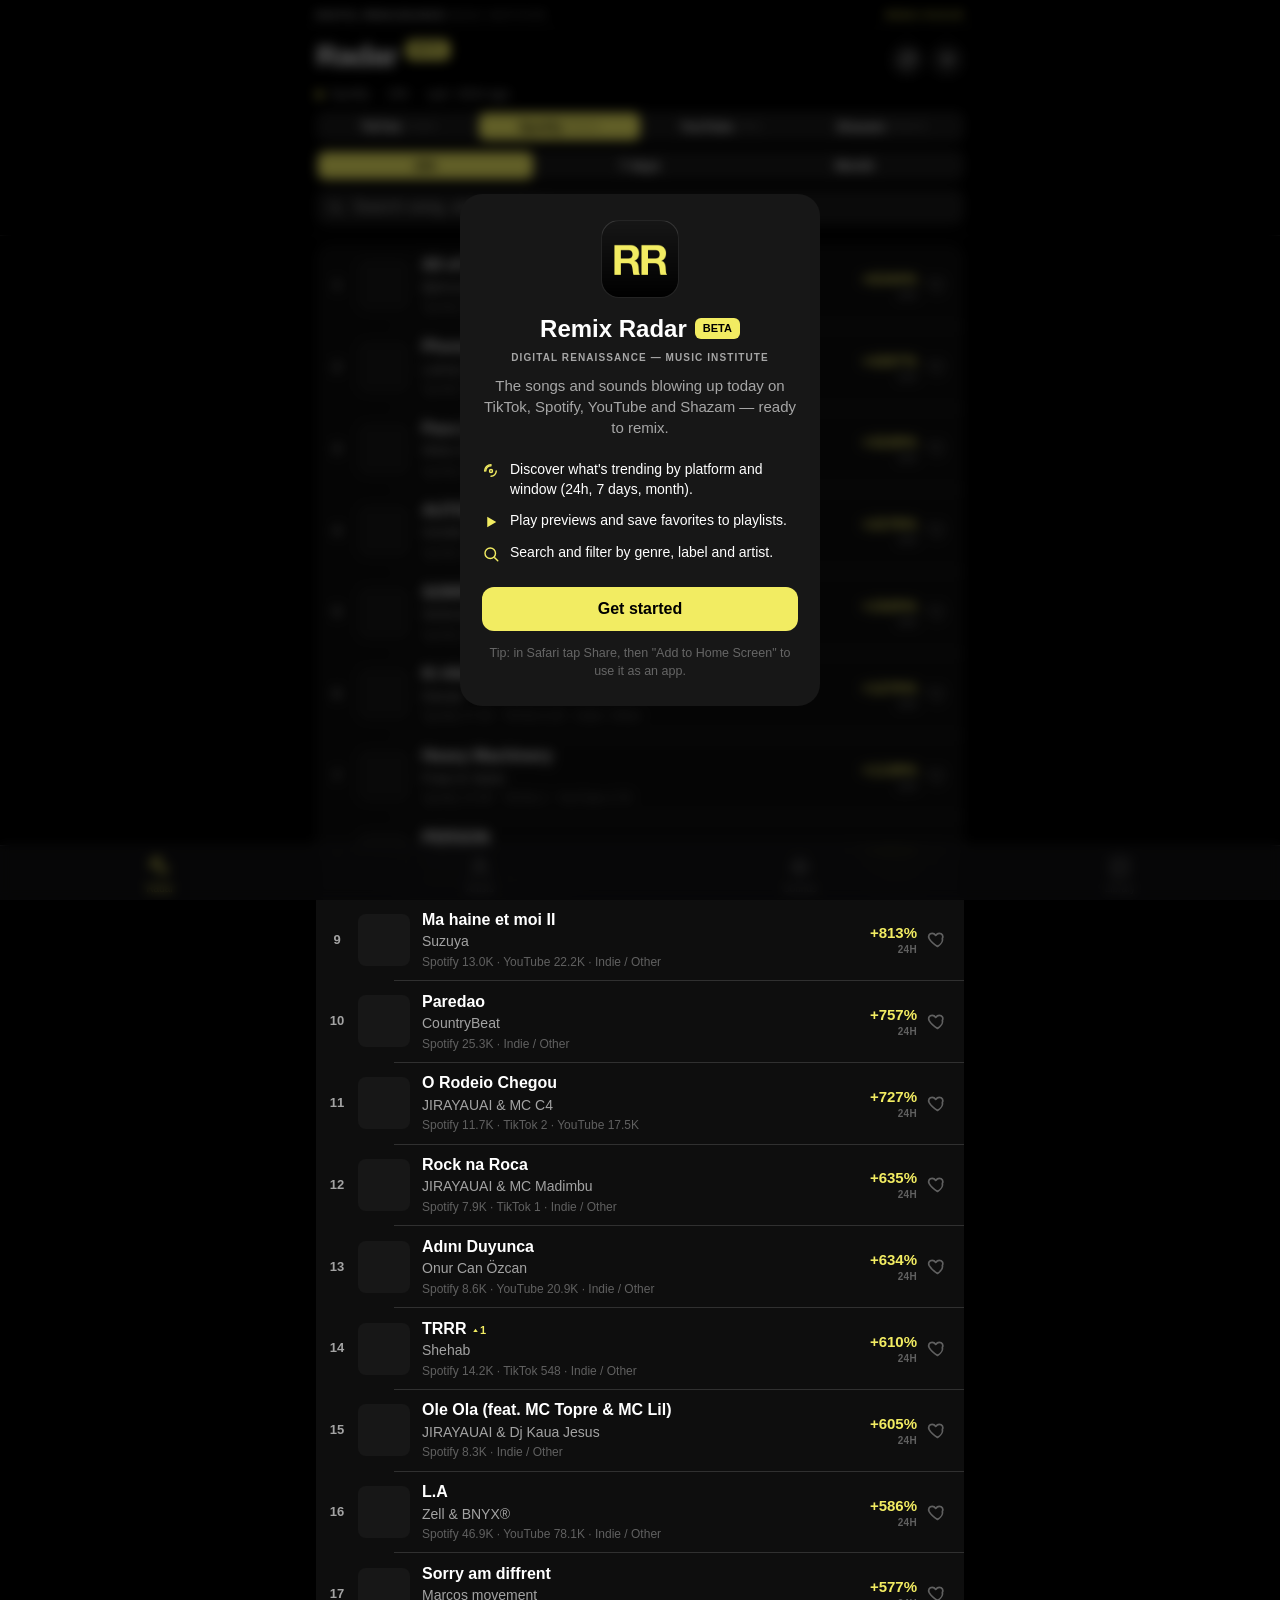
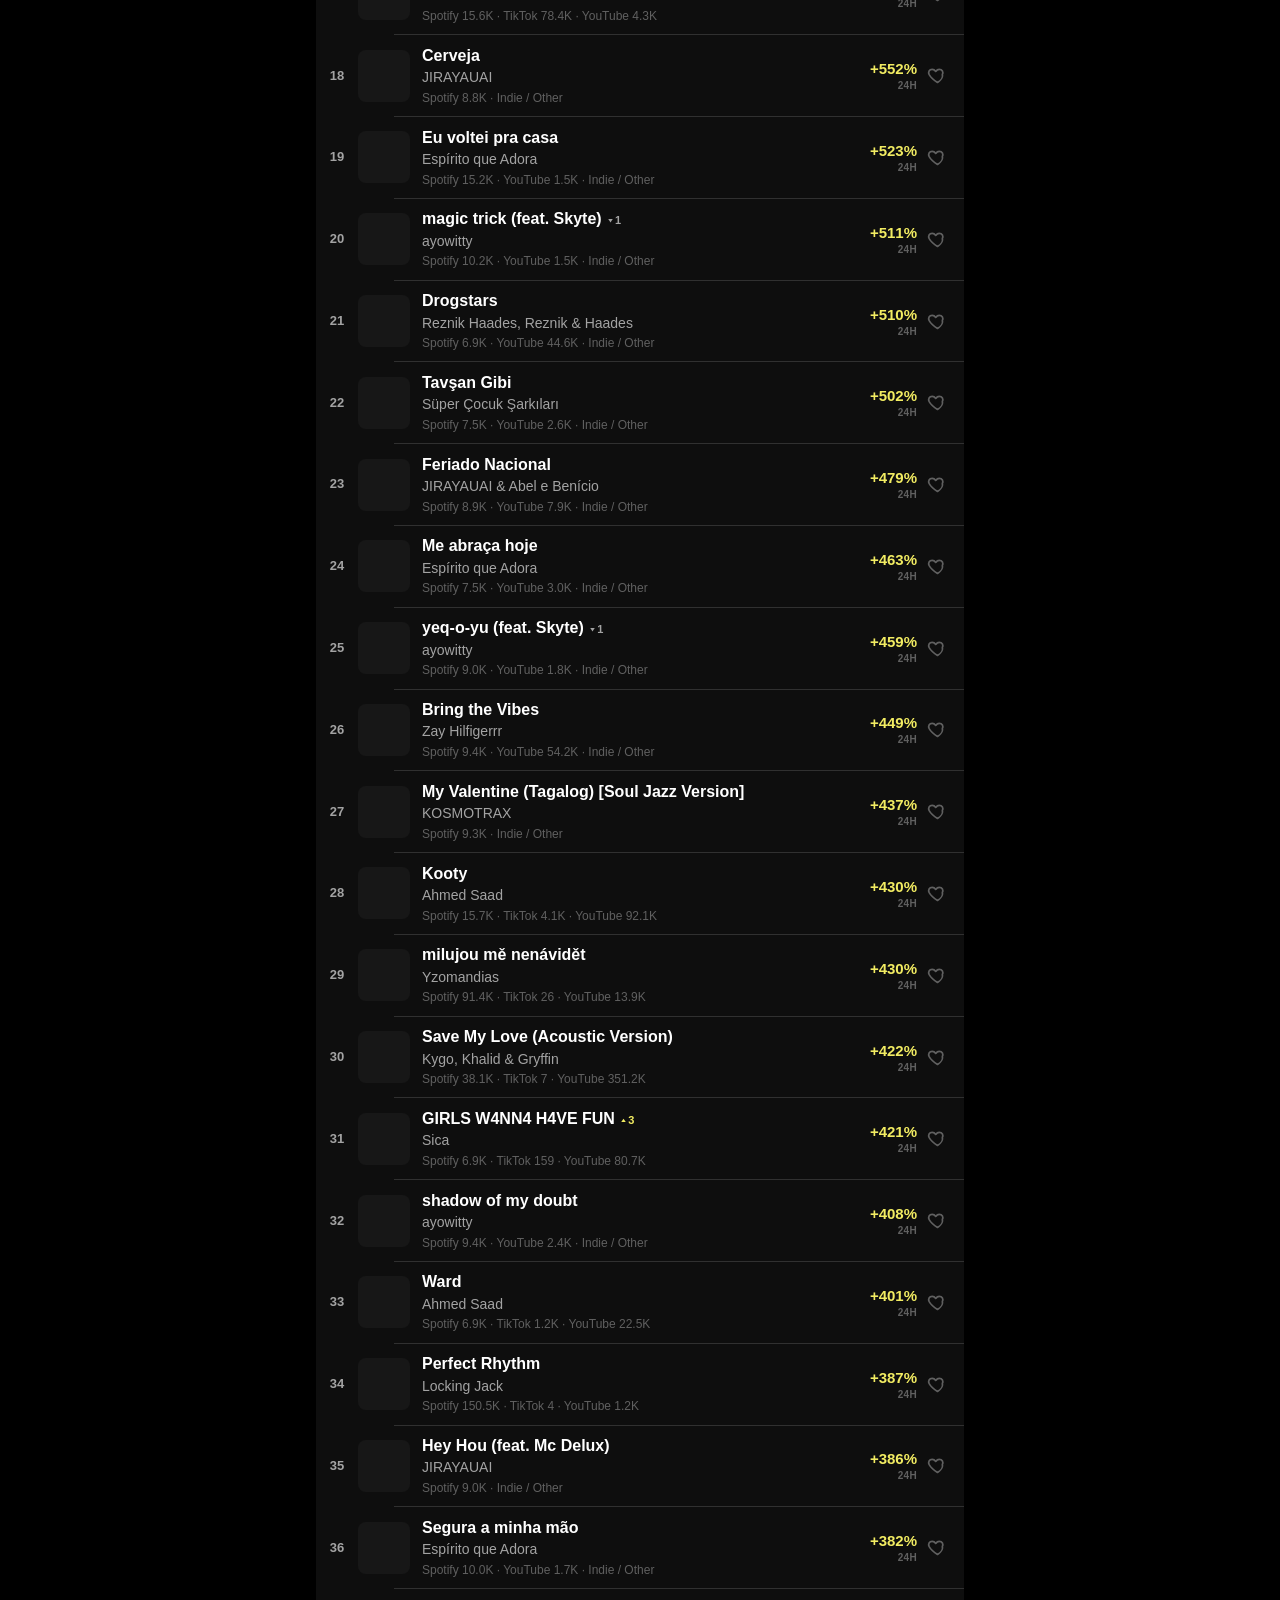
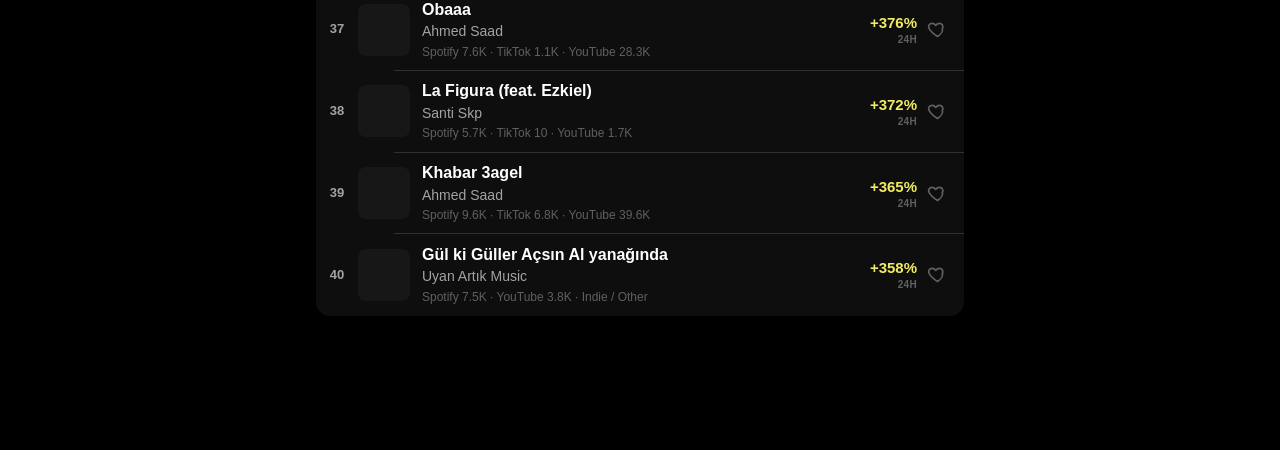
==== app.html @ 231fb0a4 "landing: add Digital Renaissance-aligned marketing landing page - New index.html: maximalist editori" ====
<!DOCTYPE html>
<html lang="en">
<head>
<meta charset="utf-8" />
<meta name="viewport" content="width=device-width, initial-scale=1, viewport-fit=cover, maximum-scale=1" />
<meta name="referrer" content="no-referrer" />
<title>Remix Radar</title>
<meta name="theme-color" content="#000000" />
<meta name="apple-mobile-web-app-capable" content="yes" />
<meta name="apple-mobile-web-app-status-bar-style" content="black-translucent" />
<meta name="apple-mobile-web-app-title" content="Remix Radar" />
<link rel="manifest" href="./manifest.webmanifest" />
<link rel="apple-touch-icon" href="./apple-touch-icon.png" />
<style>
  /* Digital Renaissance visual identity: black + DR Yellow, Proxima Nova/Avenir */
  :root{
    --bg:#000000; --elev:#0E0E0E; --elev2:#171717; --fill:rgba(255,255,255,.10);
    --label:#FFFFFF; --label2:rgba(255,255,255,.62); --label3:rgba(255,255,255,.34);
    --sep:rgba(255,255,255,.14); --accent:#F2EC62; --on-accent:#000000; --green:#22B573;
    --blue:#4DB8D3; --peach:#F39A76; --purple:#D384D2; --radius:14px;
    --safe-top:env(safe-area-inset-top); --safe-bot:env(safe-area-inset-bottom);
    --font:"Proxima Nova","Avenir Next","Avenir","Helvetica Neue",-apple-system,BlinkMacSystemFont,"Segoe UI",Roboto,sans-serif;
  }
  *{box-sizing:border-box;-webkit-tap-highlight-color:transparent;}
  html,body{margin:0;padding:0;background:var(--bg);}
  body{color:var(--label); font:16px/1.4 var(--font);
    -webkit-font-smoothing:antialiased; min-height:100vh;
    padding-bottom:calc(var(--safe-bot) + 130px);}
  a{color:var(--accent);text-decoration:none;}
  .wrap{max-width:680px;margin:0 auto;padding:0 16px;}
  svg.icon{width:22px;height:22px;display:block;fill:none;stroke:currentColor;stroke-width:1.9;stroke-linecap:round;stroke-linejoin:round;}
  svg.fill{fill:currentColor;stroke:none;}

  /* Header */
  header{position:sticky;top:0;z-index:30;background:rgba(0,0,0,.72);
    backdrop-filter:saturate(180%) blur(20px);-webkit-backdrop-filter:saturate(180%) blur(20px);
    border-bottom:.5px solid var(--sep);padding-top:var(--safe-top);}
  .hbar,.sub,.controls{max-width:680px;margin-left:auto;margin-right:auto;}
  .hbar{display:flex;align-items:flex-end;justify-content:space-between;padding:6px 16px 8px;gap:10px;}
  .htitle{font-size:30px;font-weight:800;letter-spacing:-.02em;display:flex;align-items:center;gap:8px;}
  .betatag{font-size:10px;font-weight:800;letter-spacing:.08em;color:var(--on-accent);background:var(--accent);
    padding:3px 7px;border-radius:6px;transform:translateY(-6px);}
  .welcome{position:fixed;inset:0;z-index:80;background:rgba(0,0,0,.6);backdrop-filter:blur(6px);
    display:none;align-items:center;justify-content:center;padding:24px;}
  .welcome.open{display:flex;}
  .welcard{background:var(--elev2);border-radius:22px;max-width:360px;width:100%;padding:26px 22px;text-align:center;}
  .welcard .ico{width:78px;height:78px;border-radius:18px;margin:0 auto 14px;background:#000 center/cover no-repeat;border:.5px solid var(--sep);}
  .welcard h2{font-size:24px;font-weight:800;margin:0;display:flex;align-items:center;justify-content:center;gap:8px;}
  .welcard .tag{font-size:11px;font-weight:800;color:var(--on-accent);background:var(--accent);padding:3px 8px;border-radius:6px;}
  .welcard p{color:var(--label2);font-size:15px;margin:10px 0 16px;}
  .welcard ul{list-style:none;padding:0;margin:0 0 18px;text-align:left;}
  .welcard li{display:flex;gap:10px;align-items:flex-start;padding:6px 0;font-size:14px;color:var(--label);}
  .welcard li svg{width:18px;height:18px;color:var(--accent);flex:none;margin-top:2px;}
  .welcard .hint{font-size:12.5px;color:var(--label3);margin:14px 0 0;}
  .hbtns{display:flex;gap:6px;}
  .roundbtn{width:34px;height:34px;border-radius:50%;border:none;background:var(--fill);color:var(--label);
    display:flex;align-items:center;justify-content:center;cursor:pointer;}
  .roundbtn.on{background:var(--accent);color:var(--on-accent);}
  .roundbtn svg{width:19px;height:19px;}
  .sub{display:flex;gap:7px;align-items:center;padding:0 16px 8px;color:var(--label2);font-size:13px;flex-wrap:wrap;}
  .sub .dot{width:7px;height:7px;border-radius:50%;background:var(--accent);display:inline-block;}
  .brandbar{display:flex;justify-content:space-between;align-items:center;gap:10px;
    max-width:680px;margin:0 auto;padding:8px 16px 7px;border-bottom:1px solid var(--sep);
    font-size:9.5px;font-weight:700;letter-spacing:.11em;text-transform:uppercase;color:var(--label);}
  .brandbar .inst{font-weight:400;color:var(--label2);}
  .brandbar .r{color:var(--accent);}
  .sub .pipe{color:var(--label3);}
  .controls{padding:0 16px 10px;display:flex;flex-direction:column;gap:8px;}

  /* Segmented control (iOS) */
  .seg{display:flex;background:var(--fill);border-radius:9px;padding:2px;}
  .seg button{flex:1;border:none;background:none;color:var(--label);font:600 13px/1 -apple-system,sans-serif;
    padding:7px 4px;border-radius:7px;cursor:pointer;display:flex;align-items:center;justify-content:center;gap:4px;white-space:nowrap;}
  .seg button.on{background:var(--accent);color:var(--on-accent);}
  .seg button.on .sub2{color:rgba(0,0,0,.55);}
  .seg .sub2{font-size:9px;color:var(--label3);font-weight:500;}
  .seg .lk{opacity:.6;}

  /* Search */
  .search{display:flex;align-items:center;gap:7px;background:var(--fill);border-radius:10px;padding:8px 11px;}
  .search svg{width:17px;height:17px;color:var(--label2);}
  .search input{flex:1;background:none;border:none;color:var(--label);font-size:16px;outline:none;}
  .search input::placeholder{color:var(--label2);}

  /* Filter panel */
  .filters{display:none;margin-top:8px;background:var(--elev);border-radius:14px;padding:14px;}
  .filters.open{display:block;}
  .filters h4{margin:0 0 8px;font-size:12px;font-weight:600;color:var(--label2);text-transform:uppercase;letter-spacing:.03em;}
  .chips{display:flex;flex-wrap:wrap;gap:8px;}
  .chip{padding:7px 13px;border-radius:999px;background:var(--fill);color:var(--label);font-size:14px;cursor:pointer;border:none;}
  .chip.on{background:var(--accent);color:var(--on-accent);font-weight:700;}
  .mmrow{display:flex;gap:10px;margin:6px 0 12px;}
  .mmrow input{flex:1;background:var(--fill);border:none;border-radius:9px;color:var(--label);padding:9px 11px;font-size:15px;outline:none;}
  .filters .foot{display:flex;justify-content:space-between;margin-top:8px;}
  .linkbtn{background:none;border:none;color:var(--accent);font-size:15px;cursor:pointer;padding:6px 0;}

  /* Section title */
  .sectitle{font-size:22px;font-weight:700;letter-spacing:-.02em;margin:18px 4px 8px;display:flex;align-items:center;gap:8px;}
  .sectitle .cnt{color:var(--label2);font-weight:600;}
  .sectitle .add{margin-left:auto;font-size:15px;color:var(--accent);background:none;border:none;cursor:pointer;display:flex;align-items:center;gap:4px;}

  /* Grouped list */
  .group{background:var(--elev);border-radius:14px;overflow:hidden;margin:8px 0 4px;}
  .row{display:flex;align-items:center;gap:12px;padding:10px 12px;cursor:pointer;position:relative;}
  .row:not(:last-child)::after{content:"";position:absolute;left:78px;right:0;bottom:0;height:.5px;background:var(--sep);}
  .row:active{background:var(--elev2);}
  .rank{width:18px;text-align:center;font-size:13px;font-weight:600;color:var(--label2);font-variant-numeric:tabular-nums;flex:none;}
  .art{position:relative;width:52px;height:52px;border-radius:8px;flex:none;background:var(--elev2) center/cover no-repeat;overflow:hidden;}
  .art.round{border-radius:50%;}
  .art .pbtn{position:absolute;inset:0;display:flex;align-items:center;justify-content:center;background:rgba(0,0,0,.36);color:#fff;opacity:0;transition:opacity .15s;}
  .art .pbtn.show{opacity:1;}
  .art .pbtn svg{width:20px;height:20px;}
  .rbody{flex:1;min-width:0;}
  .rtitle{font-size:16px;font-weight:600;white-space:nowrap;overflow:hidden;text-overflow:ellipsis;}
  .rsub{font-size:14px;color:var(--label2);white-space:nowrap;overflow:hidden;text-overflow:ellipsis;margin-top:1px;}
  .rmeta{font-size:12px;color:var(--label3);white-space:nowrap;overflow:hidden;text-overflow:ellipsis;margin-top:2px;}
  .rtrail{display:flex;align-items:center;gap:6px;flex:none;}
  .metric{text-align:right;}
  .metric .v{font-size:15px;font-weight:700;color:var(--accent);font-variant-numeric:tabular-nums;}
  .metric .u{font-size:10px;color:var(--label3);font-weight:600;letter-spacing:.03em;}
  .delta{font-size:11px;font-weight:700;}
  .delta.up{color:var(--accent);} .delta.down{color:var(--label2);} .delta.flat{color:var(--label3);}
  .iconbtn{background:none;border:none;color:var(--label3);cursor:pointer;padding:4px;display:flex;}
  .iconbtn.lk.on{color:var(--accent);}
  .iconbtn svg{width:21px;height:21px;}
  .chev{color:var(--label3);}.chev svg{width:15px;height:15px;}

  /* Playlist row */
  .plrow{display:flex;align-items:center;gap:12px;padding:12px;cursor:pointer;position:relative;}
  .plrow:not(:last-child)::after{content:"";position:absolute;left:64px;right:0;bottom:0;height:.5px;background:var(--sep);}
  .plart{width:44px;height:44px;border-radius:9px;background:linear-gradient(135deg,#3A3A3C,#1C1C1E);display:flex;align-items:center;justify-content:center;color:var(--label2);flex:none;}
  .plname{font-size:16px;font-weight:600;}.plcount{font-size:13px;color:var(--label2);margin-top:1px;}

  .status{padding:64px 24px;text-align:center;color:var(--label2);}
  .status .big{font-size:20px;font-weight:700;color:var(--label);margin-bottom:6px;}
  .btn{display:flex;align-items:center;justify-content:center;gap:8px;padding:13px;border-radius:12px;font-size:16px;font-weight:600;cursor:pointer;border:none;width:100%;}
  .btn.fill{background:var(--accent);color:var(--on-accent);}
  .btn.tinted{background:var(--fill);color:var(--label);}
  .btn.like.on{background:rgba(242,236,98,.16);color:var(--accent);}

  /* Paywall */
  .lockbox{margin:24px 0;text-align:center;padding:24px 18px;}
  .lockbox .lc{width:64px;height:64px;border-radius:50%;background:var(--fill);display:flex;align-items:center;justify-content:center;margin:0 auto 14px;color:var(--accent);}
  .lockbox .lc svg{width:30px;height:30px;}
  .lockbox h3{font-size:22px;font-weight:700;margin:0 0 6px;}
  .lockbox p{color:var(--label2);font-size:15px;margin:0 auto 16px;max-width:330px;}
  .lockbox .price{font-size:40px;font-weight:800;}.lockbox .price small{font-size:15px;color:var(--label2);font-weight:600;}
  .lockbox ul{list-style:none;padding:0;margin:16px auto;max-width:300px;text-align:left;}
  .lockbox li{display:flex;align-items:center;gap:10px;padding:7px 0;font-size:15px;}
  .lockbox li svg{width:18px;height:18px;color:var(--green);flex:none;}
  .lockbox .actions{max-width:330px;margin:0 auto;display:flex;flex-direction:column;gap:10px;}
  .lockbox .demo{background:none;border:none;color:var(--label2);font-size:14px;cursor:pointer;}

  /* Tab bar */
  .tabbar{position:fixed;left:0;right:0;bottom:0;z-index:40;display:flex;
    background:rgba(20,20,22,.82);backdrop-filter:saturate(180%) blur(22px);-webkit-backdrop-filter:saturate(180%) blur(22px);
    border-top:.5px solid var(--sep);padding-bottom:var(--safe-bot);}
  .tab{flex:1;display:flex;flex-direction:column;align-items:center;gap:3px;background:none;border:none;
    color:var(--label3);cursor:pointer;padding:8px 0 6px;}
  .tab svg{width:26px;height:26px;} .tab span{font-size:10px;font-weight:500;}
  .tab.on{color:var(--accent);}

  /* Miniplayer */
  .miniplayer{position:fixed;left:8px;right:8px;bottom:calc(var(--safe-bot) + 58px);z-index:39;
    display:none;align-items:center;gap:11px;padding:8px 10px;border-radius:14px;
    background:rgba(44,44,46,.86);backdrop-filter:saturate(180%) blur(22px);-webkit-backdrop-filter:saturate(180%) blur(22px);
    box-shadow:0 6px 24px rgba(0,0,0,.4);overflow:hidden;}
  .miniplayer.on{display:flex;}
  .miniplayer .mart{width:40px;height:40px;border-radius:7px;background:var(--elev2) center/cover no-repeat;flex:none;}
  .miniplayer .minfo{flex:1;min-width:0;}
  .miniplayer .mn{font-size:14px;font-weight:600;white-space:nowrap;overflow:hidden;text-overflow:ellipsis;}
  .miniplayer .ma{font-size:12px;color:var(--label2);white-space:nowrap;overflow:hidden;text-overflow:ellipsis;}
  .miniplayer .mbtn{background:none;border:none;color:var(--label);cursor:pointer;display:flex;padding:6px;}
  .miniplayer .mbtn svg{width:24px;height:24px;}
  .miniplayer .mprog{position:absolute;left:0;bottom:0;height:2px;background:var(--accent);width:0;}

  /* Detail sheet */
  .sheet{position:fixed;inset:0;z-index:60;background:rgba(0,0,0,.5);display:none;align-items:flex-end;}
  .sheet.open{display:flex;}
  .sheetinner{position:relative;width:100%;max-width:680px;margin:0 auto;background:var(--elev2);
    border-radius:14px 14px 0 0;max-height:94vh;overflow-y:auto;overscroll-behavior:contain;
    padding:0 18px calc(var(--safe-bot) + 24px);will-change:transform;}
  .grab{position:sticky;top:0;padding:8px 0 4px;display:flex;justify-content:center;background:var(--elev2);z-index:3;}
  .grab i{width:36px;height:5px;border-radius:3px;background:var(--label3);}
  .closeX{position:absolute;top:10px;right:12px;width:30px;height:30px;border-radius:50%;background:var(--fill);
    color:var(--label2);border:none;display:flex;align-items:center;justify-content:center;cursor:pointer;z-index:4;}
  .closeX svg{width:15px;height:15px;}
  .dart{width:230px;height:230px;border-radius:14px;margin:8px auto 16px;background:var(--elev2) center/cover no-repeat;box-shadow:0 16px 40px rgba(0,0,0,.5);}
  .dtitle{text-align:center;font-size:22px;font-weight:700;letter-spacing:-.01em;}
  .dartist{text-align:center;font-size:17px;color:var(--label2);margin-top:2px;}
  .player{display:flex;flex-direction:column;gap:14px;margin:18px 0;}
  .player .track{width:100%;}
  .player input[type=range]{width:100%;accent-color:var(--accent);}
  .player .tt{display:flex;justify-content:space-between;font-size:11px;color:var(--label2);margin-top:2px;font-variant-numeric:tabular-nums;}
  .transport{display:flex;align-items:center;justify-content:center;gap:30px;}
  .transport .big{width:62px;height:62px;border-radius:50%;background:var(--accent);color:var(--on-accent);border:none;cursor:pointer;display:flex;align-items:center;justify-content:center;flex:none;}
  .transport .big svg{width:28px;height:28px;}
  .transport .ctl{background:none;border:none;color:var(--label);cursor:pointer;padding:6px;display:flex;}
  .transport .ctl svg{width:30px;height:30px;}
  .transport .ctl:active{opacity:.5;}
  .dtri{width:9px;height:9px;display:inline-block;vertical-align:-1px;}
  .delta.new{color:var(--accent);}
  .grid{display:grid;grid-template-columns:1fr 1fr;gap:10px;margin-bottom:16px;}
  .tile{background:var(--elev2);border-radius:12px;padding:12px;}
  .tile .k{font-size:12px;color:var(--label2);}.tile .v{font-size:19px;font-weight:700;margin-top:3px;}
  .tile .v small{font-size:12px;color:var(--green);font-weight:600;}
  .drows{background:var(--elev2);border-radius:12px;padding:2px 14px;margin-bottom:16px;}
  .drow{display:flex;gap:12px;padding:10px 0;font-size:15px;}
  .drow:not(:last-child){border-bottom:.5px solid var(--sep);}
  .drow .k{color:var(--label2);width:84px;flex:none;}
  .plpick{margin:4px 0 16px;}
  .plpick h4{font-size:12px;color:var(--label2);text-transform:uppercase;letter-spacing:.03em;margin:0 0 8px;font-weight:600;}
  .dactions{display:flex;flex-direction:column;gap:10px;}
</style>
</head>
<body>
<svg width="0" height="0" style="position:absolute" aria-hidden="true"><defs>
  <symbol id="i-radar" viewBox="0 0 24 24"><circle cx="12" cy="12" r="2"/><path d="M5 12a7 7 0 0 1 7-7"/><path d="M3.5 12a8.5 8.5 0 0 1 8.5-8.5"/><path d="M19 12a7 7 0 0 1-7 7"/></symbol>
  <symbol id="i-artists" viewBox="0 0 24 24"><circle cx="12" cy="8" r="4"/><path d="M5 20c0-3.5 3-6 7-6s7 2.5 7 6"/></symbol>
  <symbol id="i-sound" viewBox="0 0 24 24"><path d="M4 10v4M8 6v12M12 3v18M16 7v10M20 10v4"/></symbol>
  <symbol id="i-library" viewBox="0 0 24 24"><rect x="4" y="4" width="16" height="16" rx="3"/><path d="M9 9h6M9 13h6M9 17h3"/></symbol>
  <symbol id="i-heart" viewBox="0 0 24 24"><path d="M12 20s-7-4.5-9.5-9C1 8 2.5 5 6 5c2 0 3.2 1.2 4 2.3C10.8 6.2 12 5 14 5c3.5 0 5 3 3.5 6C19 15.5 12 20 12 20z"/></symbol>
  <symbol id="i-heart-fill" viewBox="0 0 24 24"><path d="M12 20s-7-4.5-9.5-9C1 8 2.5 5 6 5c2 0 3.2 1.2 4 2.3C10.8 6.2 12 5 14 5c3.5 0 5 3 3.5 6C19 15.5 12 20 12 20z" fill="currentColor" stroke="none"/></symbol>
  <symbol id="i-play" viewBox="0 0 24 24"><path d="M7 5l12 7-12 7z" fill="currentColor" stroke="none"/></symbol>
  <symbol id="i-pause" viewBox="0 0 24 24"><rect x="6" y="5" width="4" height="14" fill="currentColor" stroke="none"/><rect x="14" y="5" width="4" height="14" fill="currentColor" stroke="none"/></symbol>
  <symbol id="i-search" viewBox="0 0 24 24"><circle cx="11" cy="11" r="7"/><path d="M21 21l-4-4"/></symbol>
  <symbol id="i-filter" viewBox="0 0 24 24"><path d="M4 7h16M7 12h10M10 17h4"/></symbol>
  <symbol id="i-refresh" viewBox="0 0 24 24"><path d="M20 11a8 8 0 1 0-2 5.5"/><path d="M20 5v5h-5"/></symbol>
  <symbol id="i-chevron" viewBox="0 0 24 24"><path d="M9 6l6 6-6 6"/></symbol>
  <symbol id="i-back" viewBox="0 0 24 24"><path d="M15 6l-6 6 6 6"/></symbol>
  <symbol id="i-close" viewBox="0 0 24 24"><path d="M6 6l12 12M18 6L6 18"/></symbol>
  <symbol id="i-plus" viewBox="0 0 24 24"><path d="M12 5v14M5 12h14"/></symbol>
  <symbol id="i-lock" viewBox="0 0 24 24"><rect x="5" y="11" width="14" height="9" rx="2"/><path d="M8 11V8a4 4 0 0 1 8 0v3"/></symbol>
  <symbol id="i-check" viewBox="0 0 24 24"><path d="M5 13l4 4L19 7"/></symbol>
  <symbol id="i-ext" viewBox="0 0 24 24"><path d="M14 5h5v5M19 5l-9 9M12 5H7a2 2 0 0 0-2 2v10a2 2 0 0 0 2 2h10a2 2 0 0 0 2-2v-5"/></symbol>
  <symbol id="i-trash" viewBox="0 0 24 24"><path d="M5 7h14M9 7V5h6v2M7 7l1 12h8l1-12"/></symbol>
  <symbol id="i-edit" viewBox="0 0 24 24"><path d="M5 19h14M14 5l5 5-9 9H5v-5z"/></symbol>
  <symbol id="i-prev" viewBox="0 0 24 24"><path d="M19 5L9 12l10 7z" fill="currentColor" stroke="none"/><rect x="5" y="5" width="2.4" height="14" rx="1" fill="currentColor" stroke="none"/></symbol>
  <symbol id="i-next" viewBox="0 0 24 24"><path d="M5 5l10 7L5 19z" fill="currentColor" stroke="none"/><rect x="16.6" y="5" width="2.4" height="14" rx="1" fill="currentColor" stroke="none"/></symbol>
  <symbol id="i-up" viewBox="0 0 24 24"><path d="M12 7l6 9H6z" fill="currentColor" stroke="none"/></symbol>
  <symbol id="i-down" viewBox="0 0 24 24"><path d="M12 17l-6-9h12z" fill="currentColor" stroke="none"/></symbol>
</defs></svg>

<header>
  <div class="brandbar"><span><b>Digital Renaissance</b> <span class="inst">Music Institute</span></span><span class="r">Remix Radar</span></div>
  <div id="headerRow"></div>
  <div class="sub" id="sub"></div>
  <div class="controls" id="controls"></div>
</header>

<main class="wrap"><div id="content"><div class="status"><div class="big">Loading…</div></div></div></main>

<div class="miniplayer" id="miniplayer">
  <div class="mart" id="mpArt"></div>
  <div class="minfo"><div class="mn" id="mpName"></div><div class="ma" id="mpArtist"></div></div>
  <button class="mbtn" id="mpPrev"><svg class="icon"><use href="#i-prev"/></svg></button>
  <button class="mbtn" id="mpBtn"></button>
  <button class="mbtn" id="mpNext"><svg class="icon"><use href="#i-next"/></svg></button>
  <div class="mprog" id="mpProg"></div>
</div>

<nav class="tabbar">
  <button class="tab" id="tabRadar"><svg class="icon"><use href="#i-radar"/></svg><span>Radar</span></button>
  <button class="tab" id="tabArtists"><svg class="icon"><use href="#i-artists"/></svg><span>Artists</span></button>
  <button class="tab" id="tabSounds"><svg class="icon"><use href="#i-sound"/></svg><span>Sounds</span></button>
  <button class="tab" id="tabLib"><svg class="icon"><use href="#i-library"/></svg><span>Library</span></button>
</nav>

<div class="welcome" id="welcome"><div class="welcard">
  <div class="ico" style="background-image:url('./pwa-icon-192.png')"></div>
  <h2>Remix Radar <span class="tag">BETA</span></h2>
  <p style="text-transform:uppercase;letter-spacing:.11em;font-size:10px;font-weight:700;color:var(--label2);margin:6px 0 0;">Digital Renaissance — Music Institute</p>
  <p>The songs and sounds blowing up today on TikTok, Spotify, YouTube and Shazam — ready to remix.</p>
  <ul>
    <li><svg class="icon"><use href="#i-radar"/></svg>Discover what's trending by platform and window (24h, 7 days, month).</li>
    <li><svg class="icon"><use href="#i-play"/></svg>Play previews and save favorites to playlists.</li>
    <li><svg class="icon"><use href="#i-search"/></svg>Search and filter by genre, label and artist.</li>
  </ul>
  <button class="btn fill" id="welStart">Get started</button>
  <p class="hint">Tip: in Safari tap Share, then "Add to Home Screen" to use it as an app.</p>
</div></div>

<div class="sheet" id="sheet"><div class="sheetinner" id="sheetinner"></div></div>
<audio id="audio"></audio>

<script>
const BETA=true; // beta build: all premium windows unlocked for testers
const LS={likes:"rr_likes_v1",playlists:"rr_playlists_v1",feed:"rr_feed_v3",premium:"rr_premium",seen:"rr_seen_welcome"};
const state={feed:null,view:"radar",platform:"spotify",window:"",currentPlaylist:null,
  filter:{q:"",genres:new Set(),labels:new Set(),fresh:false,min:null,max:null},
  playingId:null,openId:null,
  artistsFeed:null,artistPlatform:null,artistWindow:null,artistQ:"",
  soundsFeed:null,soundWindow:null,soundQ:"",queue:[],
  likes:loadJSON(LS.likes,{}),playlists:loadJSON(LS.playlists,[])};
const audio=document.getElementById('audio');

function loadJSON(k,d){try{return JSON.parse(localStorage.getItem(k))??d;}catch(e){return d;}}
function saveLikes(){localStorage.setItem(LS.likes,JSON.stringify(state.likes));}
function savePlaylists(){localStorage.setItem(LS.playlists,JSON.stringify(state.playlists));}
function isPremium(){return BETA||localStorage.getItem(LS.premium)==="1";}
function setPremium(v){v?localStorage.setItem(LS.premium,"1"):localStorage.removeItem(LS.premium);}
const fmt=n=>{if(n==null||n<=0)return "—";if(n>=1e9)return (n/1e9).toFixed(1)+"B";if(n>=1e6)return (n/1e6).toFixed(1)+"M";if(n>=1e3)return (n/1e3).toFixed(1)+"K";return ""+Math.round(n);};
const esc=s=>(s==null?"":(""+s)).replace(/[&<>"]/g,c=>({"&":"&amp;","<":"&lt;",">":"&gt;",'"':"&quot;"}[c]));
const mmss=s=>{if(!isFinite(s)||s<0)s=0;const m=Math.floor(s/60),x=Math.floor(s%60);return m+":"+(x<10?"0":"")+x;};
const newId=()=>"pl_"+Math.random().toString(36).slice(2,9)+state.playlists.length;
const ic=id=>`<svg class="icon"><use href="#i-${id}"/></svg>`;
const WL={"24h":"24h","7d":"7 days","month":"Month"};
const wlabel=w=>WL[w.key]||w.label;
const tlabel=s=>s==="Indie / Altro"?"Indie / Other":s;

/* feed accessors */
function platforms(){return state.feed?.platforms||[];}
function windowsMeta(){return state.feed?.windows||[];}
function windowMeta(k){return windowsMeta().find(w=>w.key===k);}
function platformMeta(k){return platforms().find(p=>p.key===k);}
function freeWindow(){return state.feed?.free_window||"month";}
function price(){return state.feed?.premium_price_eur||9.99;}
function isLocked(k){const w=windowMeta(k);return w&&w.tier==="premium"&&!isPremium();}
function chartIds(){return (state.feed?.charts?.[state.platform]?.[state.window])||[];}
function trackById(id){
  if(state.feed?.tracks&&state.feed.tracks[id])return state.feed.tracks[id];
  if(state.soundsFeed?.sounds&&state.soundsFeed.sounds[id])return state.soundsFeed.sounds[id];
  if(state.likes[id])return state.likes[id];
  for(const p of state.playlists){const t=p.tracks.find(x=>x.id===id);if(t)return t;}
  return null;
}
function metricValue(t,p,w){if(w==="24h")return t[p+"_24h_pct"]||0;if(w==="7d")return t[p+"_7d"]||0;return t[p+"_total"]||0;}
function headline(t){const p=state.platform,w=state.window,pm=platformMeta(p);
  if(w==="24h")return {v:"+"+(t[p+"_24h_pct"]||0).toFixed(0)+"%",u:"24H"};
  return {v:fmt(metricValue(t,p,w)),u:(pm?pm.metric_label.toUpperCase():"")+(w==="7d"?" 7D":"")};}

/* likes/playlists */
const isLiked=id=>!!state.likes[id];
function toggleLike(t){const id=t.id;if(state.likes[id])delete state.likes[id];else state.likes[id]=t;saveLikes();rerender();}
function createPlaylist(name,first){const p={id:newId(),name:name||"New playlist",createdAt:new Date().toISOString(),tracks:[]};if(first)p.tracks.push(first);state.playlists.unshift(p);savePlaylists();return p;}
function renamePlaylist(id){const p=state.playlists.find(x=>x.id===id);if(!p)return;const n=prompt("Playlist name:",p.name);if(n&&n.trim()){p.name=n.trim();savePlaylists();rerender();}}
function deletePlaylist(id){const p=state.playlists.find(x=>x.id===id);if(!p)return;if(!confirm('Delete "'+p.name+'"?'))return;state.playlists=state.playlists.filter(x=>x.id!==id);savePlaylists();state.view==="playlist"?goView("library"):rerender();}
const inPlaylist=(pl,id)=>pl.tracks.some(t=>t.id===id);
function togglePlaylistTrack(plId,t){const p=state.playlists.find(x=>x.id===plId);if(!p)return;if(inPlaylist(p,t.id))p.tracks=p.tracks.filter(x=>x.id!==t.id);else p.tracks.push(t);savePlaylists();}

/* filtering */
function parseDate(s){if(!s)return null;const m=/^(\d{4})(?:-(\d{2}))?(?:-(\d{2}))?/.exec(s);return m?new Date(Date.UTC(+m[1],(m[2]?+m[2]-1:0),(m[3]?+m[3]:1))):null;}
function matches(t){const f=state.filter;
  if(f.q){const q=f.q.toLowerCase();if(!((t.name||"").toLowerCase().includes(q)||(t.artist||"").toLowerCase().includes(q)||(t.label||"").toLowerCase().includes(q)))return false;}
  if(f.labels.size&&!f.labels.has(t.label_category))return false;
  if(f.genres.size){const g=(t.genres||[]).map(x=>x.toLowerCase());if(![...f.genres].some(sel=>g.some(x=>x.includes(sel.toLowerCase()))))return false;}
  if(f.fresh){const d=parseDate(t.release_date);if(!d||(Date.now()-d.getTime())/86400000>30)return false;}
  if(f.min!=null||f.max!=null){const v=metricValue(t,state.platform,state.window);if(f.min!=null&&v<f.min)return false;if(f.max!=null&&v>f.max)return false;}
  return true;}

function deltaHTML(d){if(!d||d==="=")return "";
  if(d==="NEW")return '<span class="delta new">NEW</span>';
  if(d[0]==="↑")return '<span class="delta up"><svg class="dtri"><use href="#i-up"/></svg>'+esc(d.slice(1))+'</span>';
  if(d[0]==="↓")return '<span class="delta down"><svg class="dtri"><use href="#i-down"/></svg>'+esc(d.slice(1))+'</span>';
  return "";}

function metaBits(t){
  const b=[];
  if((t.spotify_total||0)>0)b.push("Spotify "+fmt(t.spotify_total));
  if((t.tiktok_total||0)>0)b.push("TikTok "+fmt(t.tiktok_total));
  if((t.youtube_total||0)>0)b.push("YouTube "+fmt(t.youtube_total));
  if(t.label_category)b.push(tlabel(t.label_category));
  return b.slice(0,3).join("  ·  ");
}

function trackRow(t,opt){opt=opt||{};const id=t.id;
  const cover=t.cover_url?`style="background-image:url('${esc(t.cover_url)}')"`:"";
  const playing=state.playingId===id;
  const play=t.preview_url?`<div class="pbtn ${playing?'show':''}" data-play="${esc(id)}">${ic(playing?"pause":"play")}</div>`:"";
  const rank=opt.hideRank?"":`<div class="rank">${opt.rank||""}</div>`;
  const hl=opt.library?{v:"+"+(t.spotify_24h_pct||0).toFixed(0)+"%",u:"24H"}:headline(t);
  const trail=opt.removeFrom
    ? `<button class="iconbtn" data-rm="${esc(id)}">${ic("trash")}</button>`
    : `<div class="metric"><div class="v">${hl.v}</div><div class="u">${esc(hl.u)}</div></div>
       <button class="iconbtn lk ${isLiked(id)?'on':''}" data-like="${esc(id)}">${ic(isLiked(id)?"heart-fill":"heart")}</button>`;
  return `<div class="row" data-open="${esc(id)}">
    ${rank}
    <div class="art" ${cover}>${play}</div>
    <div class="rbody"><div class="rtitle">${esc(t.name)} ${deltaHTML(t.delta)}</div>
      <div class="rsub">${esc(t.artist)}</div><div class="rmeta">${metaBits(t)}</div></div>
    <div class="rtrail">${trail}</div></div>`;
}

function bindRows(scope,opt){opt=opt||{};
  scope.querySelectorAll('[data-open]').forEach(el=>el.addEventListener('click',e=>{if(e.target.closest('[data-play]')||e.target.closest('[data-like]')||e.target.closest('[data-rm]'))return;openDetail(el.dataset.open);}));
  scope.querySelectorAll('[data-play]').forEach(el=>el.addEventListener('click',e=>{e.stopPropagation();togglePlay(el.dataset.play);}));
  scope.querySelectorAll('[data-like]').forEach(el=>el.addEventListener('click',e=>{e.stopPropagation();const t=trackById(el.dataset.like);if(t)toggleLike(t);}));
  scope.querySelectorAll('[data-rm]').forEach(el=>el.addEventListener('click',e=>{e.stopPropagation();const id=el.dataset.rm;
    if(opt.removeFrom==="likes"){delete state.likes[id];saveLikes();rerender();}
    else if(opt.removeFrom){const p=state.playlists.find(x=>x.id===opt.removeFrom);if(p){p.tracks=p.tracks.filter(x=>x.id!==id);savePlaylists();rerender();}}}));
}

/* render */
function rerender(){render();if(document.getElementById('sheet').classList.contains('open')&&state.openId)refreshDetailStateOnly();syncMiniplayer();}
function render(){syncHeader();syncTabs();renderControls();
  const c=document.getElementById('content');
  if(state.view==="radar")return renderRadar(c);
  if(state.view==="artists")return renderArtists(c);
  if(state.view==="sounds")return renderSounds(c);
  if(state.view==="library")return renderLibrary(c);
  if(state.view==="playlist")return renderPlaylist(c);
}

function renderRadar(c){
  if(!state.feed){c.innerHTML='<div class="status"><div class="big">Loading…</div></div>';return;}
  if(isLocked(state.window)){c.innerHTML=paywallHTML(windowMeta(state.window));bindPaywall(c);return;}
  const ids=chartIds();const rows=ids.map(id=>state.feed.tracks[id]).filter(Boolean).filter(matches);
  state.queue=rows.map(t=>t.id);
  if(!rows.length){c.innerHTML='<div class="status"><div class="big">No results</div>No tracks match these filters.<br><br><button class="btn tinted" id="rs2" style="max-width:200px;margin:0 auto;">Reset filters</button></div>';document.getElementById('rs2').onclick=resetFilters;return;}
  c.innerHTML='<div class="group">'+rows.map(t=>trackRow(t,{rank:ids.indexOf(t.id)+1})).join('')+'</div>';
  bindRows(c);
}

function paywallHTML(wm){
  return `<div class="lockbox">
    <div class="lc">${ic("lock")}</div>
    <h3>${esc(wm?wlabel(wm):"")} · Premium</h3>
    <p>The 24h and 7-day trends let you catch songs blowing up before they saturate, on every platform.</p>
    <div class="price">€${price().toFixed(2)}<small> / month</small></div>
    <ul>
      <li>${ic("check")} 24h and 7 days on every platform</li>
      <li>${ic("check")} Search and filters by genre and label</li>
      <li>${ic("check")} Unlimited favorites and playlists</li>
    </ul>
    <div class="actions">
      <button class="btn fill" id="subBtn">Subscribe</button>
      <button class="demo" id="demoBtn">Unlock in demo mode</button>
    </div>
  </div>`;
}
function bindPaywall(c){c.querySelector('#subBtn').onclick=()=>alert("Payments go live at launch (Apple In-App Purchase / Stripe). For now use the demo unlock to try it.");c.querySelector('#demoBtn').onclick=()=>{setPremium(true);render();};}

function renderLibrary(c){const liked=Object.values(state.likes);state.queue=liked.map(t=>t.id);let h='';
  h+=`<div class="sectitle">Favorites <span class="cnt">${liked.length}</span></div>`;
  h+= liked.length?'<div class="group">'+liked.map(t=>trackRow(t,{hideRank:true,library:true})).join('')+'</div>':'<div class="status">No saved tracks. Tap the heart on a track to save it.</div>';
  h+=`<div class="sectitle">Playlist <span class="cnt">${state.playlists.length}</span><button class="add" id="newPl">${ic("plus")} New</button></div>`;
  h+= state.playlists.length?'<div class="group">'+state.playlists.map(p=>`<div class="plrow" data-pl="${p.id}"><div class="plart">${ic("library")}</div><div style="flex:1"><div class="plname">${esc(p.name)}</div><div class="plcount">${p.tracks.length} track${p.tracks.length===1?'':'s'}</div></div><span class="chev">${ic("chevron")}</span></div>`).join('')+'</div>':'<div class="status">No playlists. Create one for tracks to remix.</div>';
  c.innerHTML=h;bindRows(c,{removeFrom:"likes"});
  document.getElementById('newPl').onclick=()=>{const n=prompt("New playlist name:","To remix");if(n&&n.trim()){createPlaylist(n.trim());rerender();}};
  c.querySelectorAll('[data-pl]').forEach(el=>el.onclick=()=>{state.currentPlaylist=el.dataset.pl;goView("playlist");});
}
function renderPlaylist(c){const p=state.playlists.find(x=>x.id===state.currentPlaylist);if(!p){goView("library");return;}
  state.queue=p.tracks.map(t=>t.id);
  c.innerHTML=p.tracks.length?'<div class="group">'+p.tracks.map(t=>trackRow(t,{hideRank:true,library:true,removeFrom:p.id})).join('')+'</div>':'<div class="status">Empty playlist.<br>Open a track and tap "Add to playlist".</div>';
  bindRows(c,{removeFrom:p.id});}

/* ---- Artists ---- */
function aPlatforms(){return state.artistsFeed?.platforms||[];}
function aWindows(){return state.artistsFeed?.windows||[];}
function aWindowMeta(k){return aWindows().find(w=>w.key===k);}
function aPlatformMeta(k){return aPlatforms().find(p=>p.key===k);}
function aLocked(k){const w=aWindowMeta(k);return w&&w.tier==="premium"&&!isPremium();}
function aMetricValue(a,p,w){if(w==="24h")return a[p+"_24h_pct"]||0;if(w==="7d")return a[p+"_7d"]||0;return a[p+"_total"]||0;}
function aHeadline(a){const p=state.artistPlatform,w=state.artistWindow,pm=aPlatformMeta(p);
  if(w==="24h")return {v:"+"+(a[p+"_24h_pct"]||0).toFixed(0)+"%",u:"24H"};return {v:fmt(aMetricValue(a,p,w)),u:(pm?pm.metric_label.toUpperCase():"")+(w==="7d"?" 7D":"")};}
async function loadArtists(){try{const r=await fetch("./artists.json?t="+Date.now(),{cache:"no-store"});if(!r.ok)throw 0;state.artistsFeed=await r.json();
  if(!state.artistPlatform)state.artistPlatform=(aPlatforms()[1]||aPlatforms()[0])?.key||"spotify";
  if(!state.artistWindow)state.artistWindow=isPremium()?(aWindows()[0]?.key||"24h"):(state.artistsFeed.free_window||"month");
  if(state.view==="artists")render();}catch(e){if(state.view==="artists")document.getElementById('content').innerHTML='<div class="status"><div class="big">Error</div>Unable to load artists.</div>';}}
function renderArtists(c){
  if(!state.artistsFeed){c.innerHTML='<div class="status"><div class="big">Loading…</div></div>';return;}
  if(aLocked(state.artistWindow)){c.innerHTML=paywallHTML(aWindowMeta(state.artistWindow));bindPaywall(c);return;}
  const ids=(state.artistsFeed.charts?.[state.artistPlatform]?.[state.artistWindow])||[];
  let rows=ids.map(id=>state.artistsFeed.artists[id]).filter(Boolean);
  if(state.artistQ){const q=state.artistQ.toLowerCase();rows=rows.filter(a=>(a.name||"").toLowerCase().includes(q));}
  if(!rows.length){c.innerHTML='<div class="status"><div class="big">No results</div></div>';return;}
  c.innerHTML='<div class="group">'+rows.map(a=>artistRow(a,ids.indexOf(a.id)+1)).join('')+'</div>';
  c.querySelectorAll('[data-artist]').forEach(el=>el.onclick=()=>{const a=state.artistsFeed.artists[el.dataset.artist];if(a&&a.spotify_id)window.open("https://open.spotify.com/artist/"+a.spotify_id,"_blank");});
}
function artistRow(a,rank){const hl=aHeadline(a);
  const img=a.image_url?`style="background-image:url('${esc(a.image_url)}')"`:"";
  const b=[];if((a.spotify_total||0)>0)b.push("Spotify "+fmt(a.spotify_total));if((a.tiktok_total||0)>0)b.push("TikTok "+fmt(a.tiktok_total));if((a.youtube_total||0)>0)b.push("YouTube "+fmt(a.youtube_total));
  return `<div class="row" data-artist="${esc(a.id)}"><div class="rank">${rank}</div>
    <div class="art round" ${img}></div>
    <div class="rbody"><div class="rtitle">${esc(a.name)}</div><div class="rmeta">${b.slice(0,3).join("  ·  ")}</div></div>
    <div class="rtrail"><div class="metric"><div class="v">${hl.v}</div><div class="u">${esc(hl.u)}</div></div><span class="chev">${ic("chevron")}</span></div></div>`;
}

/* ---- Sounds ---- */
function sWindows(){return state.soundsFeed?.windows||[];}
function sWindowMeta(k){return sWindows().find(w=>w.key===k);}
function sLocked(k){const w=sWindowMeta(k);return w&&w.tier==="premium"&&!isPremium();}
function sField(w){return w==="24h"?"video_24h":w==="7d"?"video_7d":"video_total";}
function sHeadline(s){const w=state.soundWindow;return {v:fmt(s[sField(w)]||0),u:"VIDEO"+(w==="7d"?" 7D":w==="24h"?" 24H":"")};}
async function loadSounds(){try{const r=await fetch("./sounds.json?t="+Date.now(),{cache:"no-store"});if(!r.ok)throw 0;state.soundsFeed=await r.json();
  Object.values(state.soundsFeed.sounds||{}).forEach(s=>{if(!s.cover_url)s.cover_url=s.image_url;});
  if(!state.soundWindow)state.soundWindow=isPremium()?(sWindows()[0]?.key||"24h"):(state.soundsFeed.free_window||"month");
  if(state.view==="sounds")render();}catch(e){if(state.view==="sounds")document.getElementById('content').innerHTML='<div class="status"><div class="big">Error</div>Unable to load sounds.</div>';}}
function renderSounds(c){
  if(!state.soundsFeed){c.innerHTML='<div class="status"><div class="big">Loading…</div></div>';return;}
  if(sLocked(state.soundWindow)){c.innerHTML=paywallHTML(sWindowMeta(state.soundWindow));bindPaywall(c);return;}
  const ids=(state.soundsFeed.charts?.[state.soundWindow])||[];
  let rows=ids.map(id=>state.soundsFeed.sounds[id]).filter(Boolean);
  if(state.soundQ){const q=state.soundQ.toLowerCase();rows=rows.filter(s=>(s.name||"").toLowerCase().includes(q)||(s.song_name||"").toLowerCase().includes(q)||(s.artist||"").toLowerCase().includes(q));}
  state.queue=rows.map(s=>s.id);
  if(!rows.length){c.innerHTML='<div class="status"><div class="big">No results</div></div>';return;}
  c.innerHTML='<div class="group">'+rows.map(s=>soundRow(s,ids.indexOf(s.id)+1)).join('')+'</div>';
  c.querySelectorAll('[data-sound]').forEach(el=>el.addEventListener('click',e=>{if(e.target.closest('[data-play]'))return;const s=state.soundsFeed.sounds[el.dataset.sound];if(s&&s.official_link)window.open(s.official_link,"_blank");}));
  c.querySelectorAll('[data-play]').forEach(el=>el.addEventListener('click',e=>{e.stopPropagation();togglePlay(el.dataset.play);}));
}
function soundRow(s,rank){const hl=sHeadline(s);
  const cover=s.image_url?`style="background-image:url('${esc(s.image_url)}')"`:"";
  const playing=state.playingId===s.id;
  const play=s.play_url?`<div class="pbtn ${playing?'show':''}" data-play="${esc(s.id)}">${ic(playing?"pause":"play")}</div>`:"";
  const sub=s.song_name?esc(s.song_name)+(s.artist?" · "+esc(s.artist):""):esc(s.creator||"");
  const b=[];if((s.views||0)>0)b.push("Views "+fmt(s.views));if((s.likes||0)>0)b.push("Like "+fmt(s.likes));
  return `<div class="row" data-sound="${esc(s.id)}"><div class="rank">${rank}</div>
    <div class="art" ${cover}>${play}</div>
    <div class="rbody"><div class="rtitle">${esc(s.name||s.song_name||"Sound")}</div><div class="rsub">${sub}</div><div class="rmeta">${b.join("  ·  ")}</div></div>
    <div class="rtrail"><div class="metric"><div class="v">${hl.v}</div><div class="u">${esc(hl.u)}</div></div><span class="chev">${ic("ext")}</span></div></div>`;
}

/* controls (platform/window/search/filters) */
function renderControls(){
  const c=document.getElementById('controls'),fEl=document.getElementById('filters');
  if(state.view==="radar"&&state.feed){
    c.innerHTML=platSeg(platforms(),state.platform,"plat")+winSeg(windowsMeta(),state.window,k=>isLocked(k),"win")+searchBox("Search song, artist or label…",state.filter.q)+filtersHTML();
    wireRadarControls(c);return;
  }
  if(state.view==="artists"&&state.artistsFeed){
    c.innerHTML=platSeg(aPlatforms(),state.artistPlatform,"aplat")+winSeg(aWindows(),state.artistWindow,k=>aLocked(k),"awin")+searchBox("Search artist…",state.artistQ);
    c.querySelectorAll('[data-aplat]').forEach(el=>el.onclick=()=>{state.artistPlatform=el.dataset.aplat;window.scrollTo(0,0);render();});
    c.querySelectorAll('[data-awin]').forEach(el=>el.onclick=()=>{state.artistWindow=el.dataset.awin;window.scrollTo(0,0);render();});
    wireSearch(c,v=>{state.artistQ=v;renderArtists(document.getElementById('content'));});return;
  }
  if(state.view==="sounds"&&state.soundsFeed){
    c.innerHTML=winSeg(sWindows(),state.soundWindow,k=>sLocked(k),"swin")+searchBox("Search sound, song or artist…",state.soundQ);
    c.querySelectorAll('[data-swin]').forEach(el=>el.onclick=()=>{state.soundWindow=el.dataset.swin;window.scrollTo(0,0);render();});
    wireSearch(c,v=>{state.soundQ=v;renderSounds(document.getElementById('content'));});return;
  }
  c.innerHTML="";
}
function platSeg(arr,sel,attr){return '<div class="seg">'+arr.map(p=>`<button class="${p.key===sel?'on':''}" data-${attr}="${p.key}">${esc(p.label)}<span class="sub2">${esc(p.metric_label)}</span></button>`).join('')+'</div>';}
function winSeg(arr,sel,lockFn,attr){return '<div class="seg">'+arr.map(w=>`<button class="${w.key===sel?'on':''}" data-${attr}="${w.key}">${esc(wlabel(w))}${lockFn(w.key)?' <span class="lk">'+ic("lock")+'</span>':''}</button>`).join('')+'</div>';}
function searchBox(ph,val){return `<div class="search">${ic("search")}<input id="searchInput" type="search" placeholder="${esc(ph)}" value="${esc(val)}"></div>`;}
function filtersHTML(){
  const lc=state.feed?.label_categories||[];
  const ids=chartIds();const genres=[...new Set(ids.map(id=>state.feed.tracks[id]).filter(Boolean).flatMap(t=>t.genres||[]))].sort();
  return `<div class="filters" id="filters">
    <h4>Label type</h4><div class="chips" style="margin-bottom:12px;">${lc.map(l=>`<button class="chip ${state.filter.labels.has(l.key)?'on':''}" data-label="${esc(l.key)}">${esc(tlabel(l.label))}</button>`).join('')||'<span style="color:var(--label3)">—</span>'}</div>
    <h4>Released in the last 30 days</h4><div class="chips" style="margin-bottom:12px;"><button class="chip ${state.filter.fresh?'on':''}" data-fresh="1">Fresh tracks</button></div>
    <h4>Value (active metric)</h4><div class="mmrow"><input id="minVal" type="number" inputmode="numeric" placeholder="min" value="${state.filter.min??""}"><input id="maxVal" type="number" inputmode="numeric" placeholder="max" value="${state.filter.max??""}"></div>
    <h4>Genres</h4><div class="chips">${genres.map(g=>`<button class="chip ${state.filter.genres.has(g)?'on':''}" data-genre="${esc(g)}">${esc(g)}</button>`).join('')||'<span style="color:var(--label3)">—</span>'}</div>
    <div class="foot"><button class="linkbtn" id="resetBtn">Reset</button><button class="linkbtn" id="closeFiltersBtn">Done</button></div></div>`;
}
function wireRadarControls(c){
  c.querySelectorAll('[data-plat]').forEach(el=>el.onclick=()=>{state.platform=el.dataset.plat;window.scrollTo(0,0);render();});
  c.querySelectorAll('[data-win]').forEach(el=>el.onclick=()=>{state.window=el.dataset.win;window.scrollTo(0,0);render();});
  wireSearch(c,v=>{state.filter.q=v;renderRadar(document.getElementById('content'));});
  c.querySelectorAll('[data-label]').forEach(el=>el.onclick=()=>{toggleSet(state.filter.labels,el.dataset.label);el.classList.toggle('on');renderRadar(document.getElementById('content'));});
  c.querySelectorAll('[data-genre]').forEach(el=>el.onclick=()=>{toggleSet(state.filter.genres,el.dataset.genre);el.classList.toggle('on');renderRadar(document.getElementById('content'));});
  c.querySelectorAll('[data-fresh]').forEach(el=>el.onclick=()=>{state.filter.fresh=!state.filter.fresh;el.classList.toggle('on');renderRadar(document.getElementById('content'));});
  const mn=c.querySelector('#minVal');if(mn)mn.oninput=e=>{state.filter.min=e.target.value===""?null:+e.target.value;renderRadar(document.getElementById('content'));};
  const mx=c.querySelector('#maxVal');if(mx)mx.oninput=e=>{state.filter.max=e.target.value===""?null:+e.target.value;renderRadar(document.getElementById('content'));};
  const rb=c.querySelector('#resetBtn');if(rb)rb.onclick=resetFilters;
  const cf=c.querySelector('#closeFiltersBtn');if(cf)cf.onclick=()=>{c.querySelector('#filters').classList.remove('open');document.getElementById('filterBtn').classList.remove('on');};
}
function wireSearch(c,cb){const s=c.querySelector('#searchInput');if(s)s.oninput=e=>cb(e.target.value.trim());}
function toggleSet(s,k){s.has(k)?s.delete(k):s.add(k);}
function filterActive(){const f=state.filter;return f.q||f.genres.size||f.labels.size||f.fresh||f.min!=null||f.max!=null;}
function resetFilters(){state.filter={q:"",genres:new Set(),labels:new Set(),fresh:false,min:null,max:null};render();}

/* header + tabs */
function syncHeader(){const h=document.getElementById('headerRow'),sub=document.getElementById('sub');
  let title="Remix Radar",ctrls="";
  if(state.view==="radar"){title="Radar";ctrls=`<button class="roundbtn" id="refreshBtn">${ic("refresh")}</button><button class="roundbtn ${filterActive()?'on':''}" id="filterBtn">${ic("filter")}</button>`;}
  else if(state.view==="artists")title="Artists";
  else if(state.view==="sounds")title="Sounds";
  else if(state.view==="library")title="Library";
  else if(state.view==="playlist"){const p=state.playlists.find(x=>x.id===state.currentPlaylist);title=p?p.name:"Playlist";}
  if(state.view==="playlist"){
    h.innerHTML=`<div class="hbar"><button class="roundbtn" id="backBtn">${ic("back")}</button><div class="htitle" style="flex:1;font-size:20px;text-align:center;">${esc(title)}</div><button class="roundbtn" id="renBtn">${ic("edit")}</button><button class="roundbtn" id="delBtn">${ic("trash")}</button></div>`;
    sub.style.display="none";
    document.getElementById('backBtn').onclick=()=>goView("library");document.getElementById('renBtn').onclick=()=>renamePlaylist(state.currentPlaylist);document.getElementById('delBtn').onclick=()=>deletePlaylist(state.currentPlaylist);
    return;
  }
  h.innerHTML=`<div class="hbar"><div class="htitle">${esc(title)}${BETA?'<span class="betatag">BETA</span>':''}</div><div class="hbtns">${ctrls}</div></div>`;
  if(state.view==="radar"){const pm=platformMeta(state.platform),wm=windowMeta(state.window);
    sub.style.display="flex";sub.innerHTML=state.feed?`<span class="dot"></span><span>${esc(pm?pm.label:"")}</span><span class="pipe">·</span><span>${esc(wm?wlabel(wm):"")}</span><span class="pipe">·</span><span>upd. ${relTime(state.feed.generated_at)}</span>`:`<span>Syncing…</span>`;
    document.getElementById('refreshBtn').onclick=()=>load(true);
    document.getElementById('filterBtn').onclick=()=>{const f=document.getElementById('filters');if(f){f.classList.toggle('open');document.getElementById('filterBtn').classList.toggle('on',f.classList.contains('open'));}};
  }else if(state.view==="sounds"){const wm=sWindowMeta(state.soundWindow);sub.style.display="flex";sub.innerHTML=`<span class="dot"></span><span>TikTok</span><span class="pipe">·</span><span>${esc(wm?wlabel(wm):"")}</span><span class="pipe">·</span><span>most used sounds</span>`;}
  else if(state.view==="artists"){const pm=aPlatformMeta(state.artistPlatform),wm=aWindowMeta(state.artistWindow);sub.style.display="flex";sub.innerHTML=state.artistsFeed?`<span class="dot"></span><span>${esc(pm?pm.label:"")}</span><span class="pipe">·</span><span>${esc(wm?wlabel(wm):"")}</span>`:`<span>Syncing…</span>`;}
  else sub.style.display="none";
}
function syncTabs(){[["tabRadar","radar"],["tabArtists","artists"],["tabSounds","sounds"],["tabLib","library"]].forEach(([id,v])=>{document.getElementById(id).classList.toggle('on',state.view===v||(v==="library"&&state.view==="playlist"));});}
function goView(v){state.view=v;closeSheet();window.scrollTo(0,0);if(v==="artists"&&!state.artistsFeed)loadArtists();if(v==="sounds"&&!state.soundsFeed)loadSounds();render();}
document.getElementById('tabRadar').onclick=()=>goView("radar");document.getElementById('tabArtists').onclick=()=>goView("artists");document.getElementById('tabSounds').onclick=()=>goView("sounds");document.getElementById('tabLib').onclick=()=>goView("library");

/* detail */
function openDetail(id){const t=trackById(id);if(!t)return;state.openId=id;const liked=isLiked(id);
  const cover=t.cover_url?`style="background-image:url('${esc(t.cover_url)}')"`:"";
  const rows=[];if(t.release_date)rows.push(["Release",esc(t.release_date)]);if(t.label)rows.push(["Label",esc(t.label)+(t.label_category?" · "+esc(tlabel(t.label_category)):"")]);if((t.genres||[]).length)rows.push(["Genres",t.genres.map(esc).join(" · ")]);
  const yt="https://www.youtube.com/results?search_query="+encodeURIComponent(t.name+" "+t.artist);
  const plChips=state.playlists.map(p=>`<button class="chip ${inPlaylist(p,id)?'on':''}" data-tpl="${p.id}">${esc(p.name)}</button>`).join('');
  const playing=state.playingId===id;
  const player=t.preview_url?`<div class="player">
    <div class="track"><input id="seek" type="range" min="0" max="1000" value="0"><div class="tt"><span id="tCur">0:00</span><span id="tDur">0:30</span></div></div>
    <div class="transport"><button class="ctl" id="prevBtn">${ic("prev")}</button><button class="big" id="pBtn">${ic(playing?"pause":"play")}</button><button class="ctl" id="nextBtn">${ic("next")}</button></div></div>`:"";
  document.getElementById('sheetinner').innerHTML=`
    <div class="grab"><i></i></div><button class="closeX" id="closeX">${ic("close")}</button>
    <div class="dart" ${cover}></div>
    <div class="dtitle">${esc(t.name)}</div><div class="dartist">${esc(t.artist)}</div>
    ${player}
    <div class="grid">
      <div class="tile"><div class="k">Spotify streams</div><div class="v">${fmt(t.spotify_total)} <small>+${(t.spotify_24h_pct||0).toFixed(0)}%</small></div></div>
      <div class="tile"><div class="k">TikTok videos</div><div class="v">${fmt(t.tiktok_total)} <small>+${(t.tiktok_24h_pct||0).toFixed(0)}%</small></div></div>
      <div class="tile"><div class="k">YouTube views</div><div class="v">${fmt(t.youtube_total)}</div></div>
      <div class="tile"><div class="k">Shazam</div><div class="v">${fmt(t.shazam_total)}</div></div>
    </div>
    ${rows.length?`<div class="drows">${rows.map(r=>`<div class="drow"><span class="k">${r[0]}</span><span>${r[1]}</span></div>`).join('')}</div>`:""}
    <div class="plpick"><h4>Add to playlist</h4><div class="chips">${plChips}<button class="chip" id="newPlChip">${ic("plus")} New</button></div></div>
    <div class="dactions">
      <button class="btn like ${liked?'on':''}" id="dLike">${ic(liked?"heart-fill":"heart")} ${liked?"Saved to favorites":"Save to favorites"}</button>
      ${t.spotify_url?`<a class="btn fill" href="${esc(t.spotify_url)}" target="_blank" rel="noopener">${ic("ext")} Open in Spotify</a>`:""}
      <a class="btn tinted" href="${yt}" target="_blank" rel="noopener">${ic("ext")} Search on YouTube</a>
    </div>`;
  document.getElementById('closeX').onclick=closeSheet;
  document.getElementById('dLike').onclick=()=>toggleLike(t);
  document.querySelectorAll('[data-tpl]').forEach(el=>el.onclick=()=>{togglePlaylistTrack(el.dataset.tpl,t);openDetail(id);render();});
  document.getElementById('newPlChip').onclick=()=>{const n=prompt("New playlist name:","To remix");if(n&&n.trim()){createPlaylist(n.trim(),t);openDetail(id);render();}};
  const pBtn=document.getElementById('pBtn');if(pBtn)pBtn.onclick=()=>togglePlay(id);
  const pv=document.getElementById('prevBtn');if(pv)pv.onclick=()=>playStep(-1);
  const nx=document.getElementById('nextBtn');if(nx)nx.onclick=()=>playStep(1);
  const seek=document.getElementById('seek');if(seek){seek.addEventListener('input',()=>{if(audio.duration)audio.currentTime=seek.value/1000*audio.duration;});updateScrubber();}
  document.getElementById('sheet').classList.add('open');document.getElementById('sheetinner').scrollTop=0;
}
function refreshDetailStateOnly(){const pBtn=document.getElementById('pBtn');if(pBtn)pBtn.innerHTML=ic(state.playingId===state.openId?"pause":"play");updateScrubber();}
function updateScrubber(){const seek=document.getElementById('seek'),cur=document.getElementById('tCur'),dur=document.getElementById('tDur');if(!seek)return;
  if(state.playingId===state.openId&&audio.duration){seek.value=Math.round(audio.currentTime/audio.duration*1000);if(cur)cur.textContent=mmss(audio.currentTime);if(dur)dur.textContent=mmss(audio.duration);}
  else if(state.playingId!==state.openId){seek.value=0;if(cur)cur.textContent="0:00";}}
function closeSheet(){const inner=document.getElementById('sheetinner');inner.style.transform='';inner.style.transition='';document.getElementById('sheet').style.background='';document.getElementById('sheet').classList.remove('open');state.openId=null;}
document.getElementById('sheet').addEventListener('click',e=>{if(e.target.id==='sheet')closeSheet();});
(function(){const inner=document.getElementById('sheetinner'),sheet=document.getElementById('sheet');let sy=0,sScroll=0,mode=null;
  inner.addEventListener('touchstart',e=>{sy=e.touches[0].clientY;sScroll=inner.scrollTop;mode=null;inner.style.transition='none';},{passive:true});
  inner.addEventListener('touchmove',e=>{const dy=e.touches[0].clientY-sy;if(mode===null&&Math.abs(dy)>6)mode=(sScroll<=0&&dy>0)?'drag':'scroll';if(mode==='drag'){e.preventDefault();const d=Math.max(0,dy);inner.style.transform='translateY('+d+'px)';sheet.style.background='rgba(0,0,0,'+Math.max(0,.5-d/900)+')';}},{passive:false});
  function end(e){if(mode==='drag'){const dy=(e.changedTouches?e.changedTouches[0].clientY:sy)-sy;inner.style.transition='transform .25s ease';sheet.style.background='';if(dy>110)closeSheet();else inner.style.transform='';}mode=null;}
  inner.addEventListener('touchend',end);inner.addEventListener('touchcancel',end);})();

/* audio + miniplayer */
function playTrack(id){const t=trackById(id);const url=t&&(t.preview_url||t.play_url);if(!url)return false;audio.src=url;audio.play().catch(()=>{});state.playingId=id;if(state.openId)openDetail(id);rerender();return true;}
function togglePlay(id){if(state.playingId===id){audio.pause();state.playingId=null;rerender();return;}playTrack(id);}
function playStep(delta){const q=state.queue||[];if(!q.length)return false;let i=q.indexOf(state.playingId||state.openId);if(i<0)i=delta>0?-1:q.length;for(let j=i+delta;j>=0&&j<q.length;j+=delta){const t=trackById(q[j]);if(t&&(t.preview_url||t.play_url))return playTrack(q[j]);}return false;}
audio.addEventListener('ended',()=>{if(!playStep(1)){state.playingId=null;rerender();}});
audio.addEventListener('timeupdate',()=>{updateScrubber();updateMini();});
audio.addEventListener('loadedmetadata',()=>{updateScrubber();updateMini();});
function syncMiniplayer(){const mp=document.getElementById('miniplayer');const t=state.playingId?trackById(state.playingId):null;
  if(!t){mp.classList.remove('on');return;}
  mp.classList.add('on');
  document.getElementById('mpArt').style.backgroundImage=t.cover_url?`url('${t.cover_url}')`:'none';
  document.getElementById('mpName').textContent=t.name||"";
  document.getElementById('mpArtist').textContent=t.artist||t.creator||"";
  document.getElementById('mpBtn').innerHTML=ic(audio.paused?"play":"pause");
  updateMini();}
function updateMini(){if(!state.playingId)return;const p=document.getElementById('mpProg');if(p&&audio.duration)p.style.width=(audio.currentTime/audio.duration*100)+"%";}
document.getElementById('mpBtn').onclick=()=>{if(state.playingId)togglePlay(state.playingId);};
document.getElementById('mpPrev').onclick=()=>playStep(-1);
document.getElementById('mpNext').onclick=()=>playStep(1);

/* load */
function relTime(iso){const d=new Date(iso),diff=(Date.now()-d.getTime())/1000;if(diff<3600)return Math.max(1,Math.round(diff/60))+" min ago";if(diff<86400)return Math.round(diff/3600)+"h ago";return Math.round(diff/86400)+"d ago";}
function afterLoad(){if(!state.platform)state.platform="spotify";if(!state.window)state.window=isPremium()?(windowsMeta()[0]?.key||"24h"):freeWindow();render();}
async function load(force){
  try{const res=await fetch("./feed.json?t="+Date.now(),{cache:"no-store"});if(!res.ok)throw new Error("HTTP "+res.status);
    state.feed=await res.json();try{localStorage.setItem(LS.feed,JSON.stringify(state.feed));}catch(e){}afterLoad();
  }catch(err){const cached=loadJSON(LS.feed,null);if(cached){state.feed=cached;afterLoad();}
    else if(state.view==="radar"){document.getElementById('content').innerHTML='<div class="status"><div class="big">Segnale perso</div>Impossibile caricare il feed.<br><br><button class="btn tinted" id="rt" style="max-width:200px;margin:0 auto;">Riprova</button></div>';document.getElementById('rt').onclick=()=>load(true);}}}

/* service worker + auto-update */
if("serviceWorker" in navigator){
  navigator.serviceWorker.register("./sw.js").catch(()=>{});
  let reloaded=false;
  navigator.serviceWorker.addEventListener("controllerchange",()=>{if(reloaded)return;reloaded=true;location.reload();});
}
/* first-run welcome (beta onboarding for new testers) */
(function(){
  const w=document.getElementById('welcome');
  if(!localStorage.getItem(LS.seen)){w.classList.add('open');}
  document.getElementById('welStart').onclick=()=>{try{localStorage.setItem(LS.seen,"1");}catch(e){}w.classList.remove('open');};
})();
render();load(false);
</script>
</body>
</html>
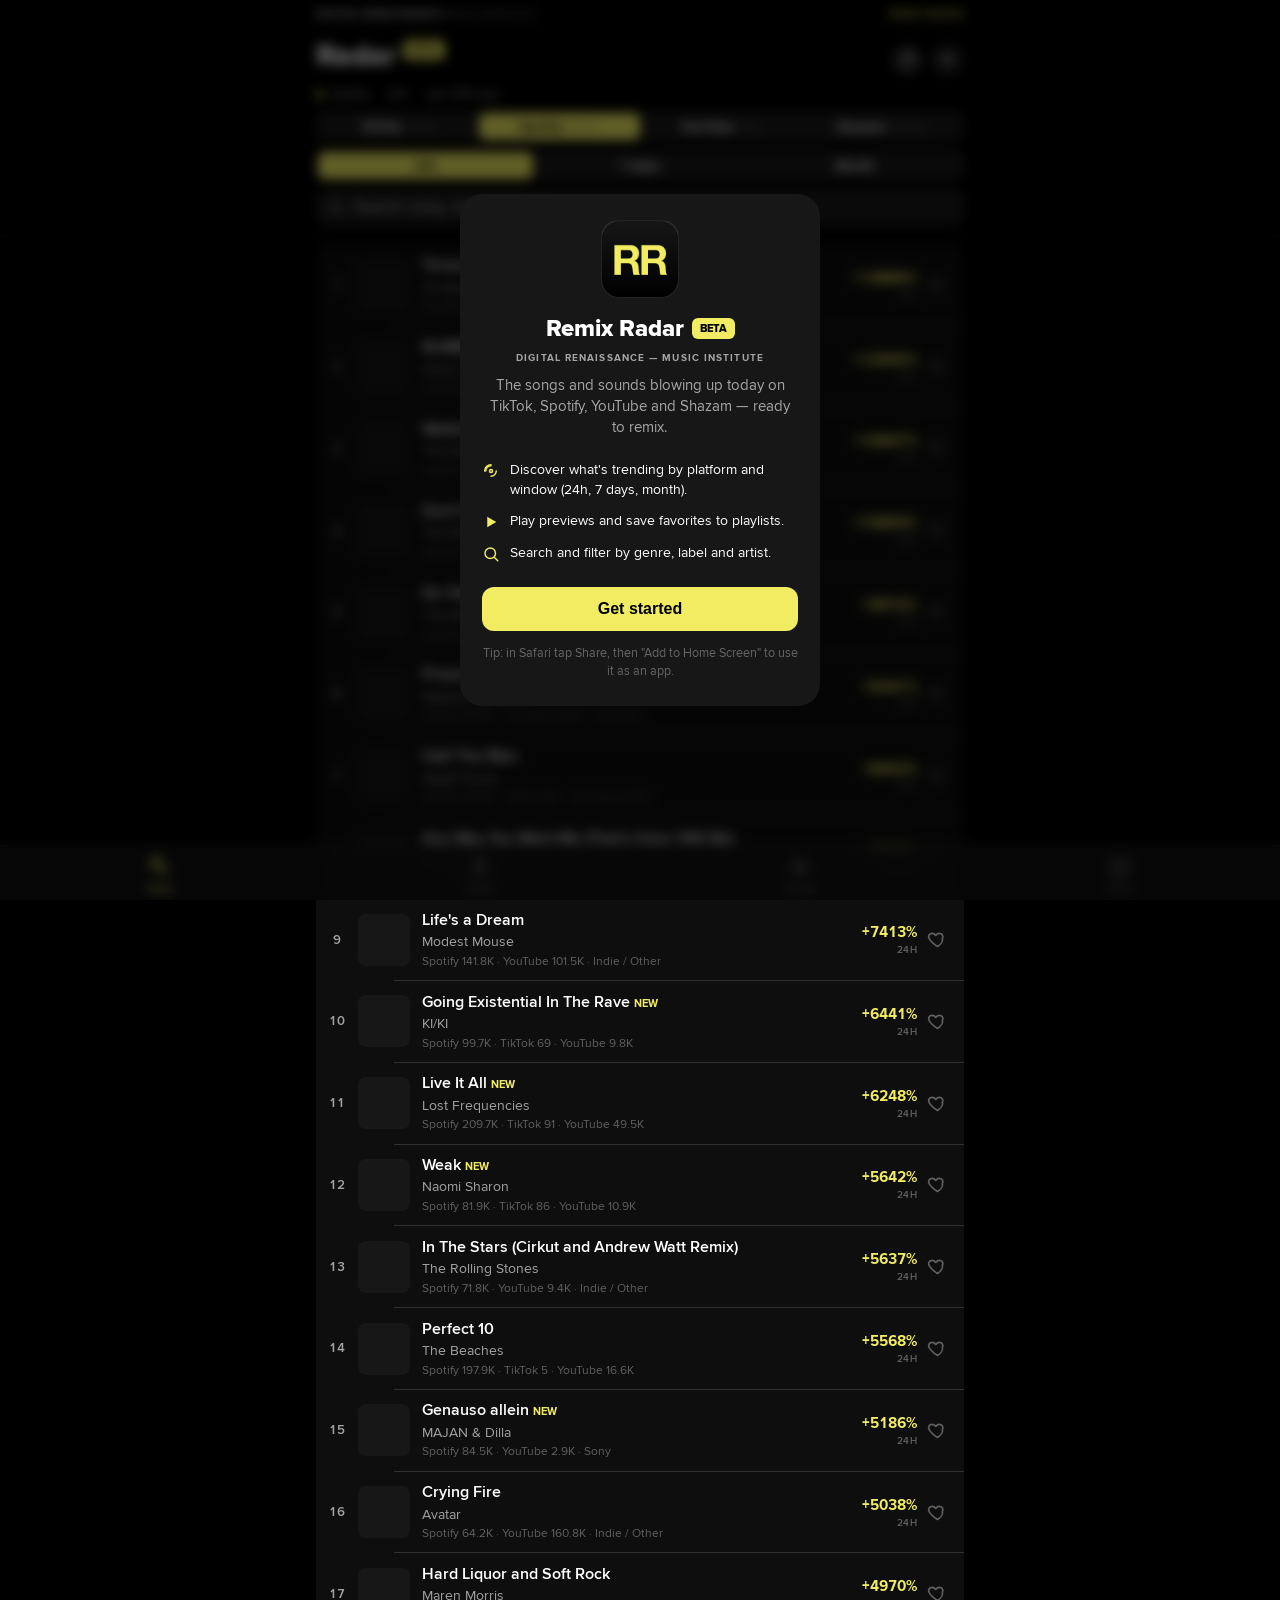
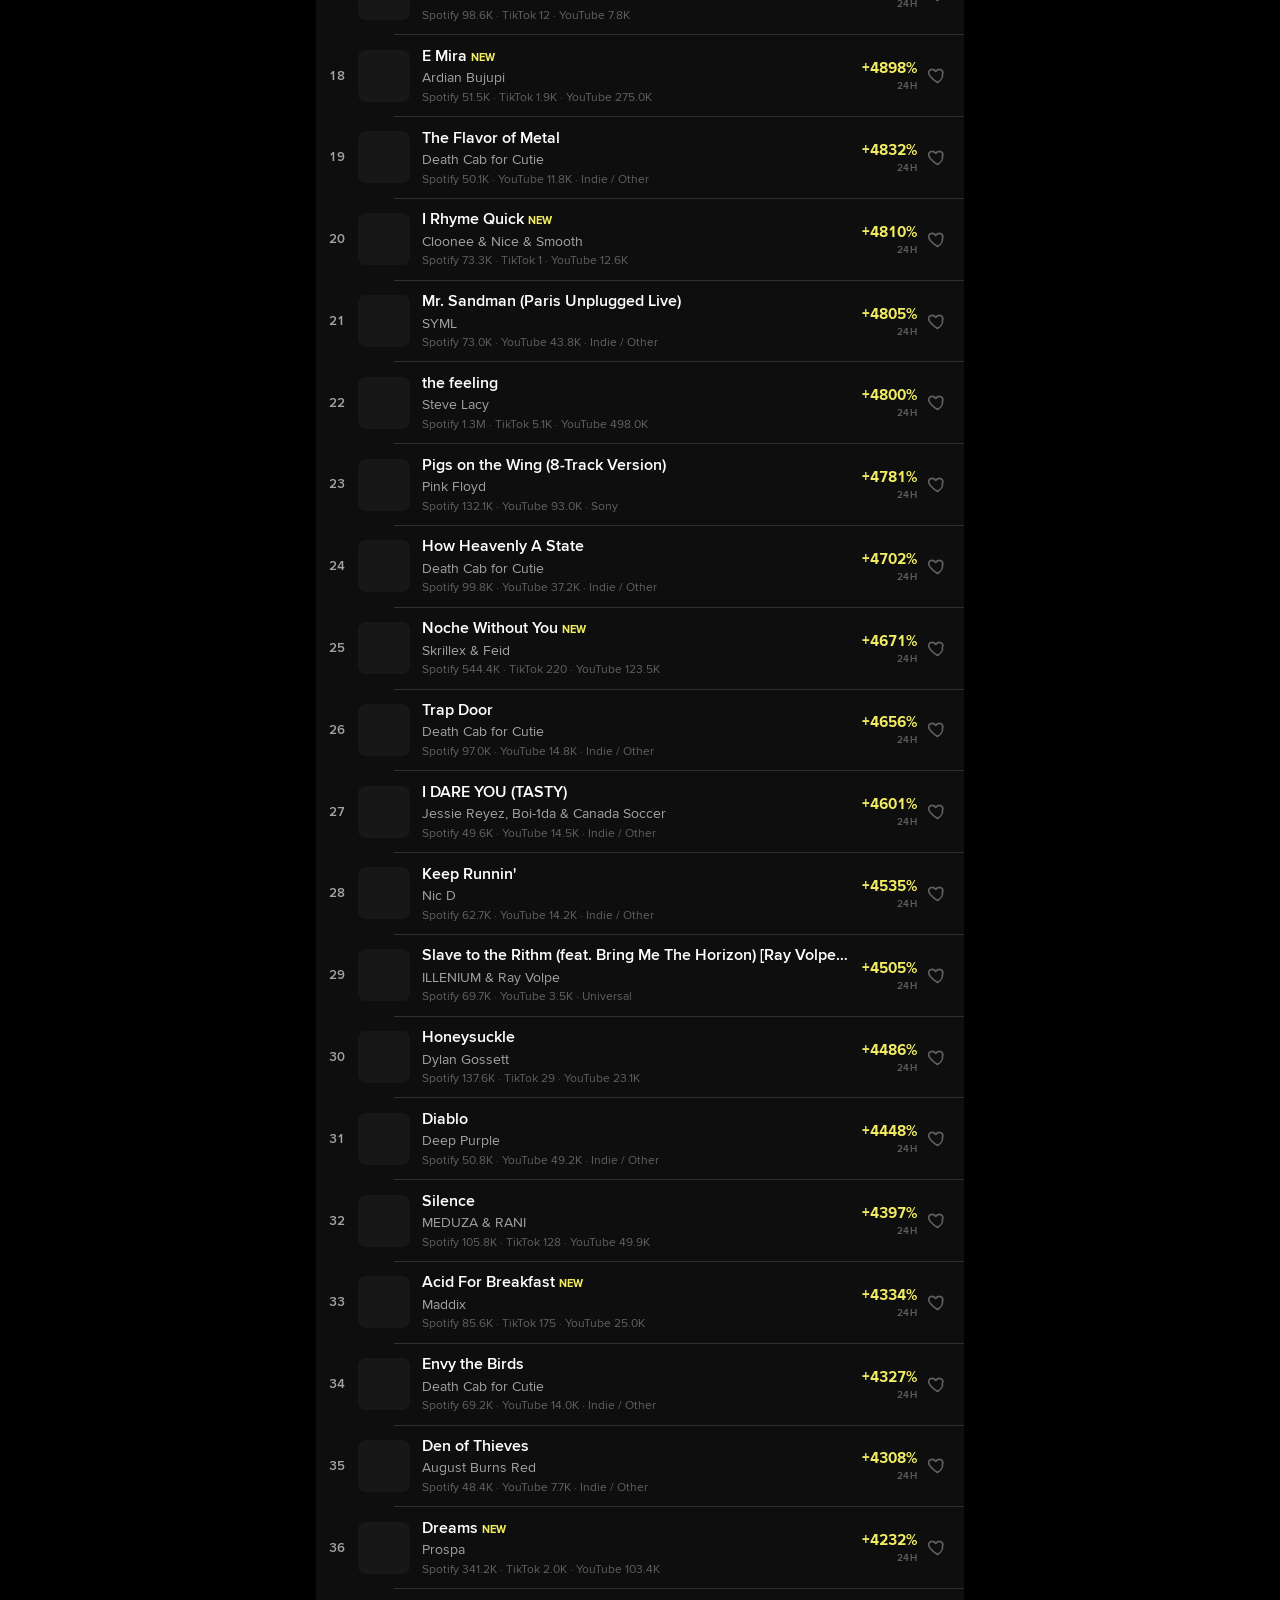
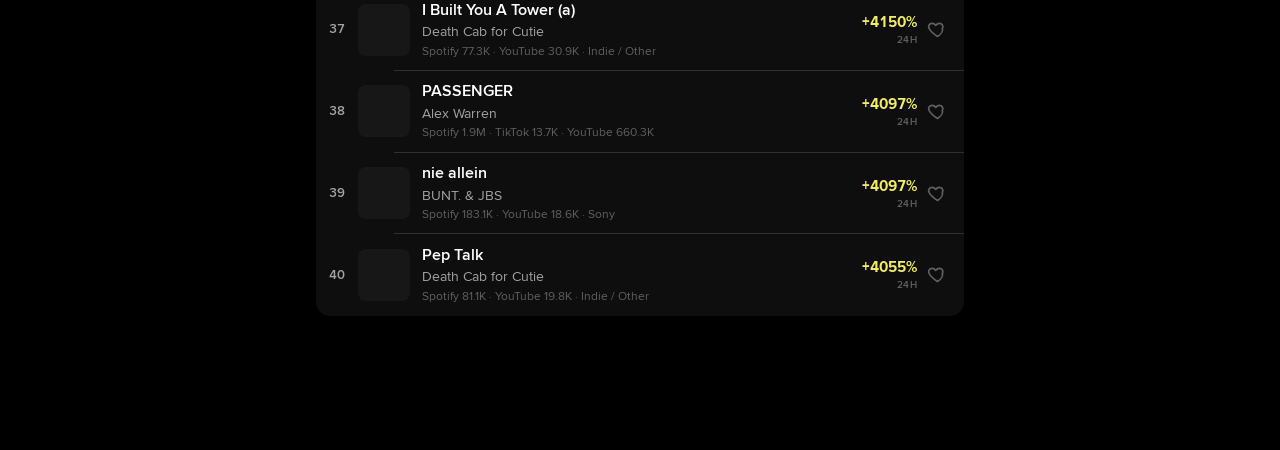
==== commit 3c617299: "landing: use official Digital Renaissance brand kit - Self-host the real brand fonts: Megazoid (Fill" ====
--- a/app.html
+++ b/app.html
@@ -11,12 +11,14 @@
 <meta name="apple-mobile-web-app-title" content="Remix Radar" />
 <link rel="manifest" href="./manifest.webmanifest" />
 <link rel="apple-touch-icon" href="./apple-touch-icon.png" />
+<link rel="preload" as="font" type="font/woff2" crossorigin href="./brand/fonts/ProximaNova-Regular.woff2" />
+<link rel="stylesheet" href="./brand/fonts.css" />
 <style>
   /* Digital Renaissance visual identity: black + DR Yellow, Proxima Nova/Avenir */
   :root{
     --bg:#000000; --elev:#0E0E0E; --elev2:#171717; --fill:rgba(255,255,255,.10);
     --label:#FFFFFF; --label2:rgba(255,255,255,.62); --label3:rgba(255,255,255,.34);
-    --sep:rgba(255,255,255,.14); --accent:#F2EC62; --on-accent:#000000; --green:#22B573;
+    --sep:rgba(255,255,255,.14); --accent:#F2EC62; --on-accent:#000000; --green:#20B573;
     --blue:#4DB8D3; --peach:#F39A76; --purple:#D384D2; --radius:14px;
     --safe-top:env(safe-area-inset-top); --safe-bot:env(safe-area-inset-bottom);
     --font:"Proxima Nova","Avenir Next","Avenir","Helvetica Neue",-apple-system,BlinkMacSystemFont,"Segoe UI",Roboto,sans-serif;
--- a/brand/fonts.css
+++ b/brand/fonts.css
@@ -0,0 +1,10 @@
+/* Digital Renaissance — official web fonts (Megazoid + Proxima Nova) */
+@font-face{font-family:'Megazoid Fill';src:url('fonts/Megazoid-Fill.woff2') format('woff2');font-weight:400;font-style:normal;font-display:swap;}
+@font-face{font-family:'Megazoid';src:url('fonts/Megazoid-Regular.woff2') format('woff2');font-weight:400;font-style:normal;font-display:swap;}
+@font-face{font-family:'Proxima Nova';src:url('fonts/ProximaNova-Regular.woff2') format('woff2');font-weight:400;font-style:normal;font-display:swap;}
+@font-face{font-family:'Proxima Nova';src:url('fonts/ProximaNova-RegularItalic.woff2') format('woff2');font-weight:400;font-style:italic;font-display:swap;}
+@font-face{font-family:'Proxima Nova';src:url('fonts/ProximaNova-Medium.woff2') format('woff2');font-weight:500;font-style:normal;font-display:swap;}
+@font-face{font-family:'Proxima Nova';src:url('fonts/ProximaNova-SemiBold.woff2') format('woff2');font-weight:600;font-style:normal;font-display:swap;}
+@font-face{font-family:'Proxima Nova';src:url('fonts/ProximaNova-Bold.woff2') format('woff2');font-weight:700;font-style:normal;font-display:swap;}
+@font-face{font-family:'Proxima Nova';src:url('fonts/ProximaNova-ExtraBold.woff2') format('woff2');font-weight:800;font-style:normal;font-display:swap;}
+@font-face{font-family:'Proxima Nova';src:url('fonts/ProximaNova-Black.woff2') format('woff2');font-weight:900;font-style:normal;font-display:swap;}
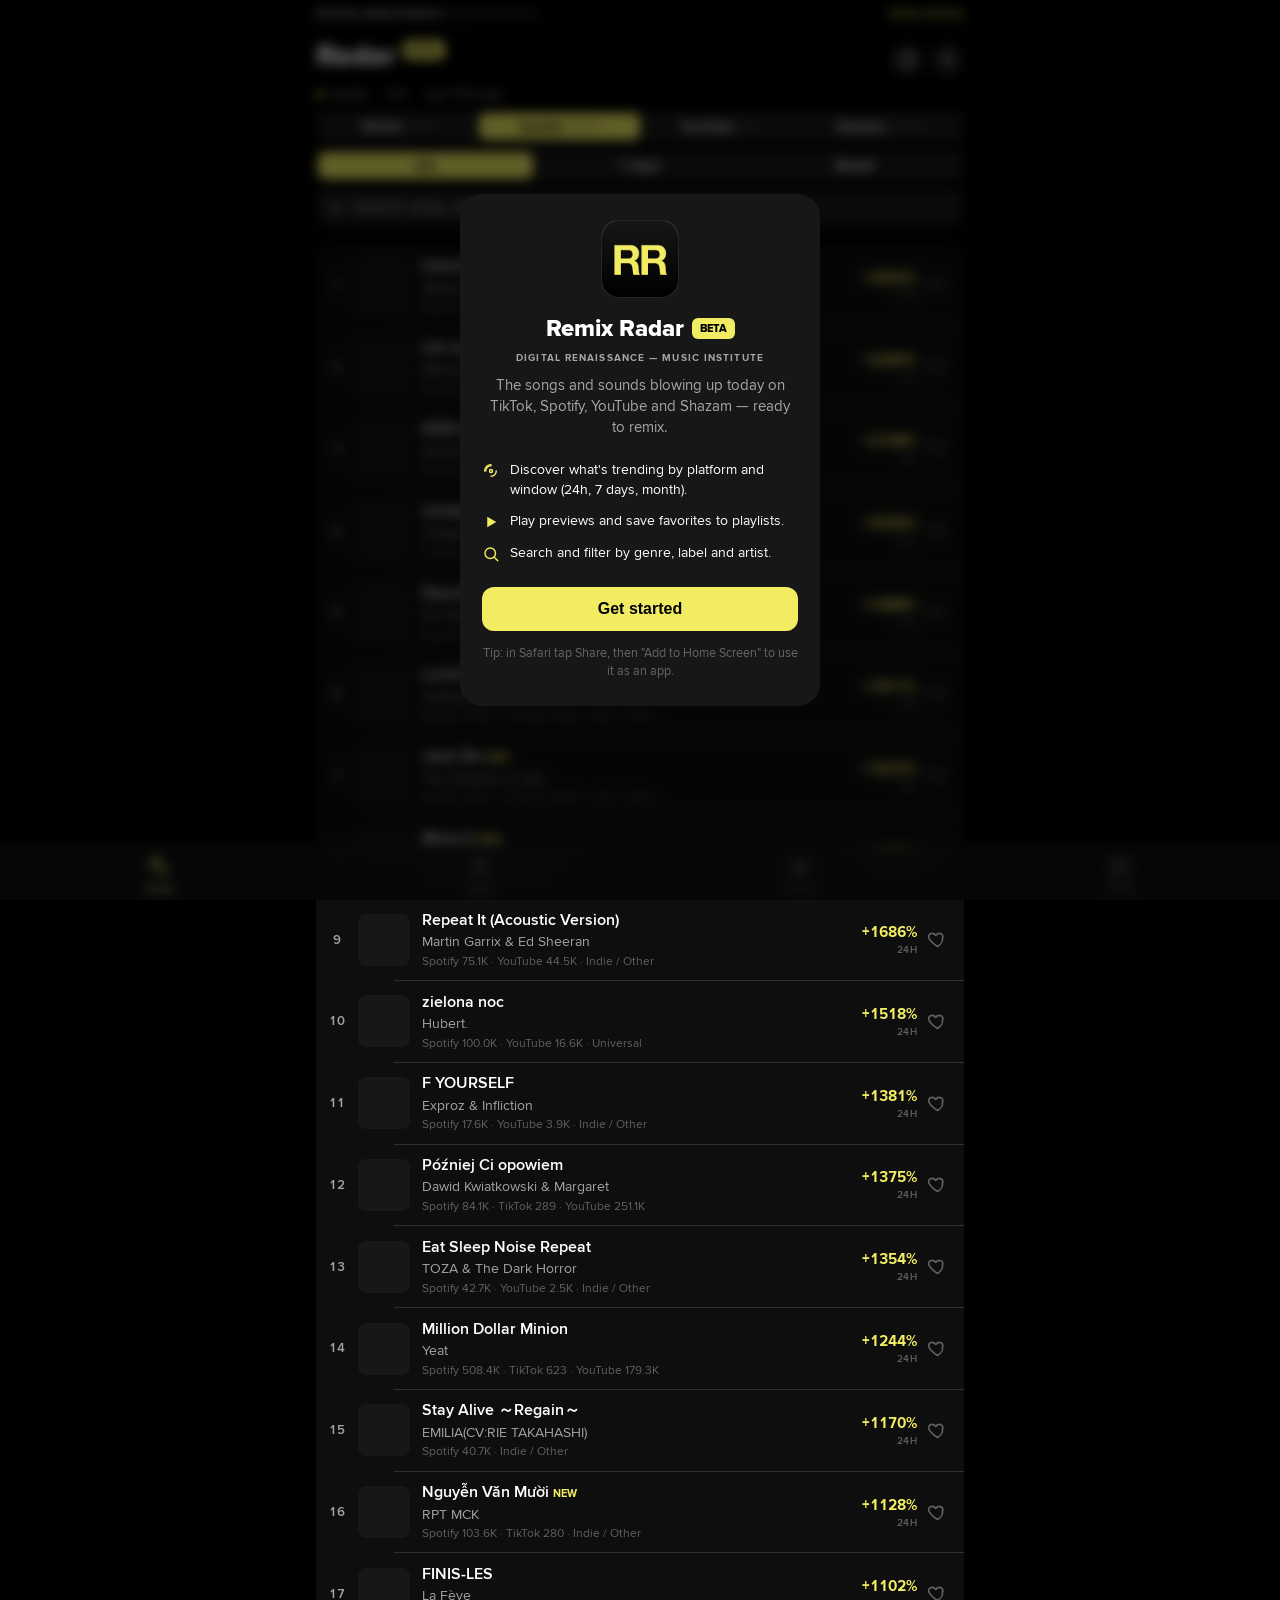
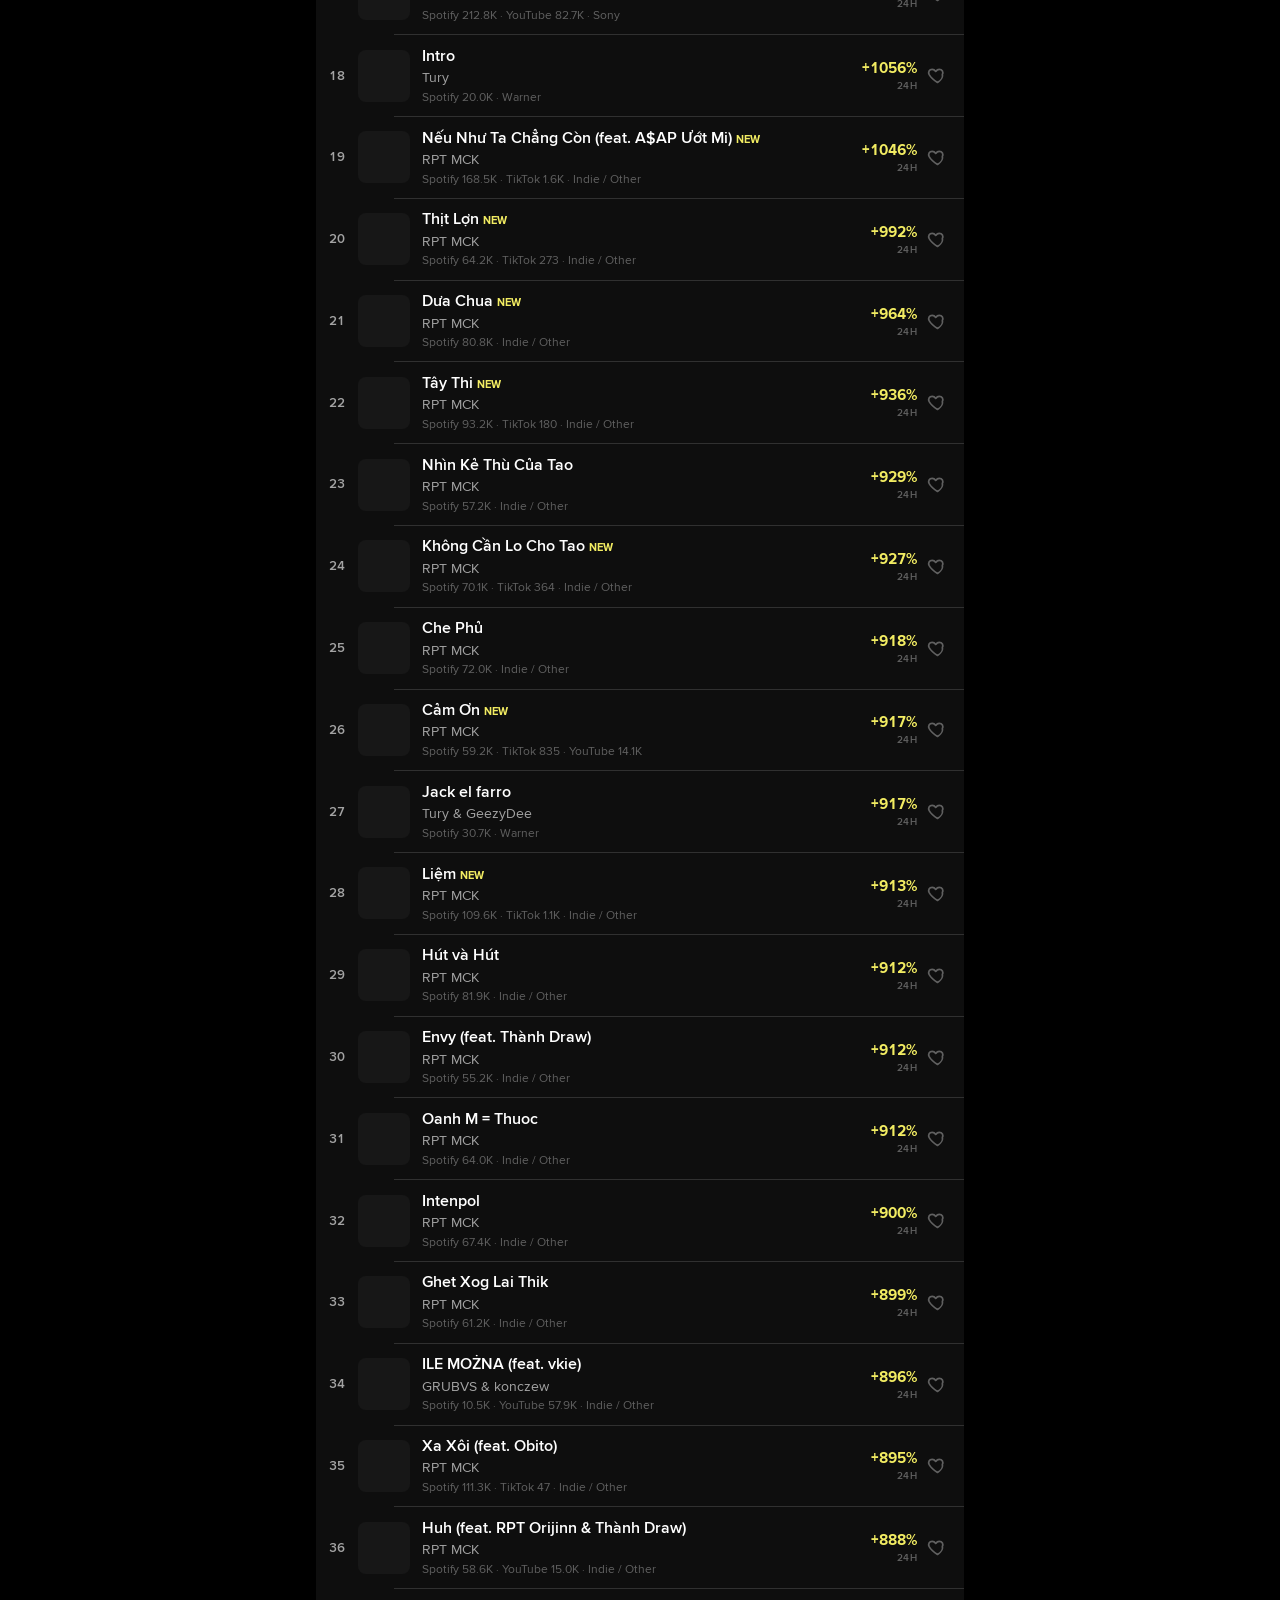
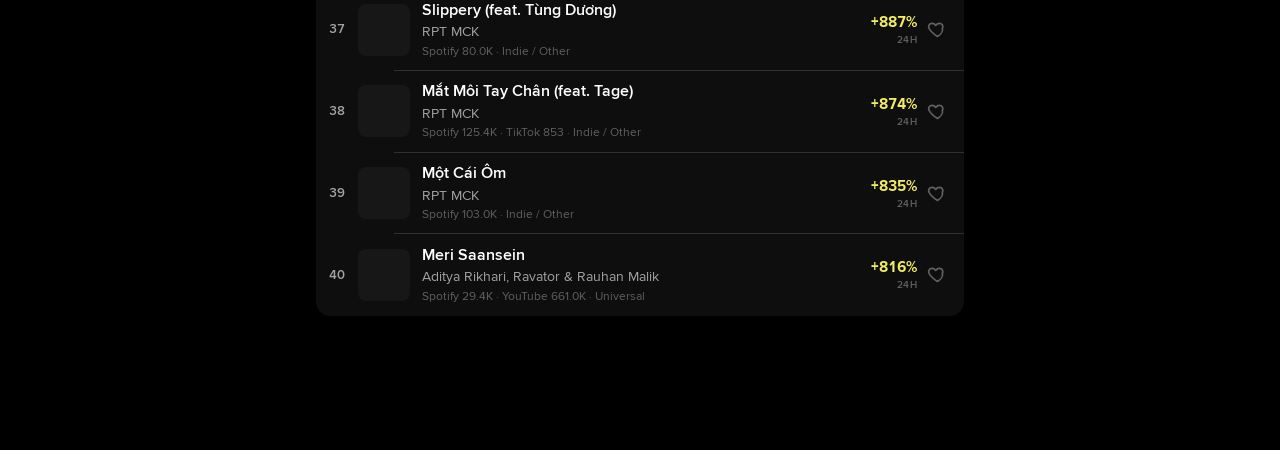
==== commit 932c945d: "Translate feed-load failure message to English Co-Authored-By: Claude Opus 4.8 <noreply@anthropic.co" ====
--- a/app.html
+++ b/app.html
@@ -666,7 +666,7 @@
   try{const res=await fetch("./feed.json?t="+Date.now(),{cache:"no-store"});if(!res.ok)throw new Error("HTTP "+res.status);
     state.feed=await res.json();try{localStorage.setItem(LS.feed,JSON.stringify(state.feed));}catch(e){}afterLoad();
   }catch(err){const cached=loadJSON(LS.feed,null);if(cached){state.feed=cached;afterLoad();}
-    else if(state.view==="radar"){document.getElementById('content').innerHTML='<div class="status"><div class="big">Segnale perso</div>Impossibile caricare il feed.<br><br><button class="btn tinted" id="rt" style="max-width:200px;margin:0 auto;">Riprova</button></div>';document.getElementById('rt').onclick=()=>load(true);}}}
+    else if(state.view==="radar"){document.getElementById('content').innerHTML='<div class="status"><div class="big">Signal lost</div>Unable to load the feed.<br><br><button class="btn tinted" id="rt" style="max-width:200px;margin:0 auto;">Retry</button></div>';document.getElementById('rt').onclick=()=>load(true);}}}
 
 /* service worker + auto-update */
 if("serviceWorker" in navigator){
